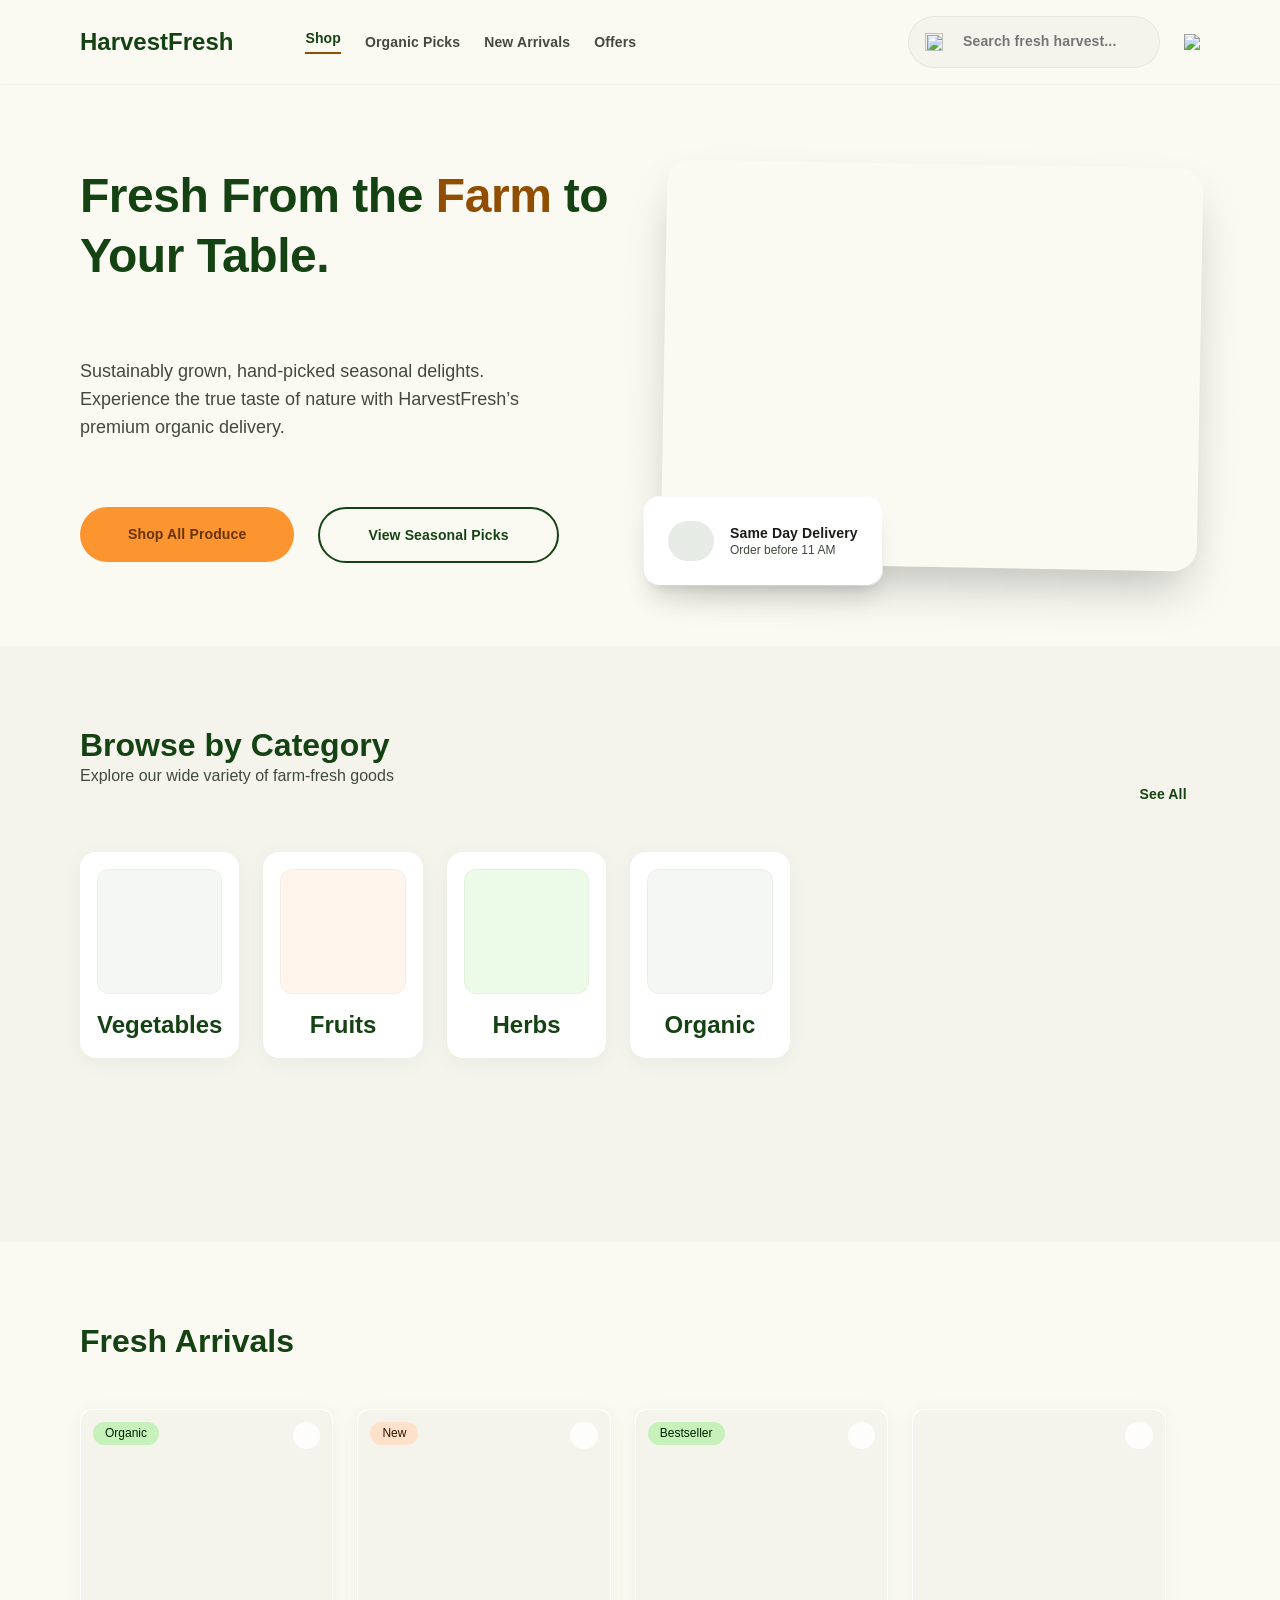
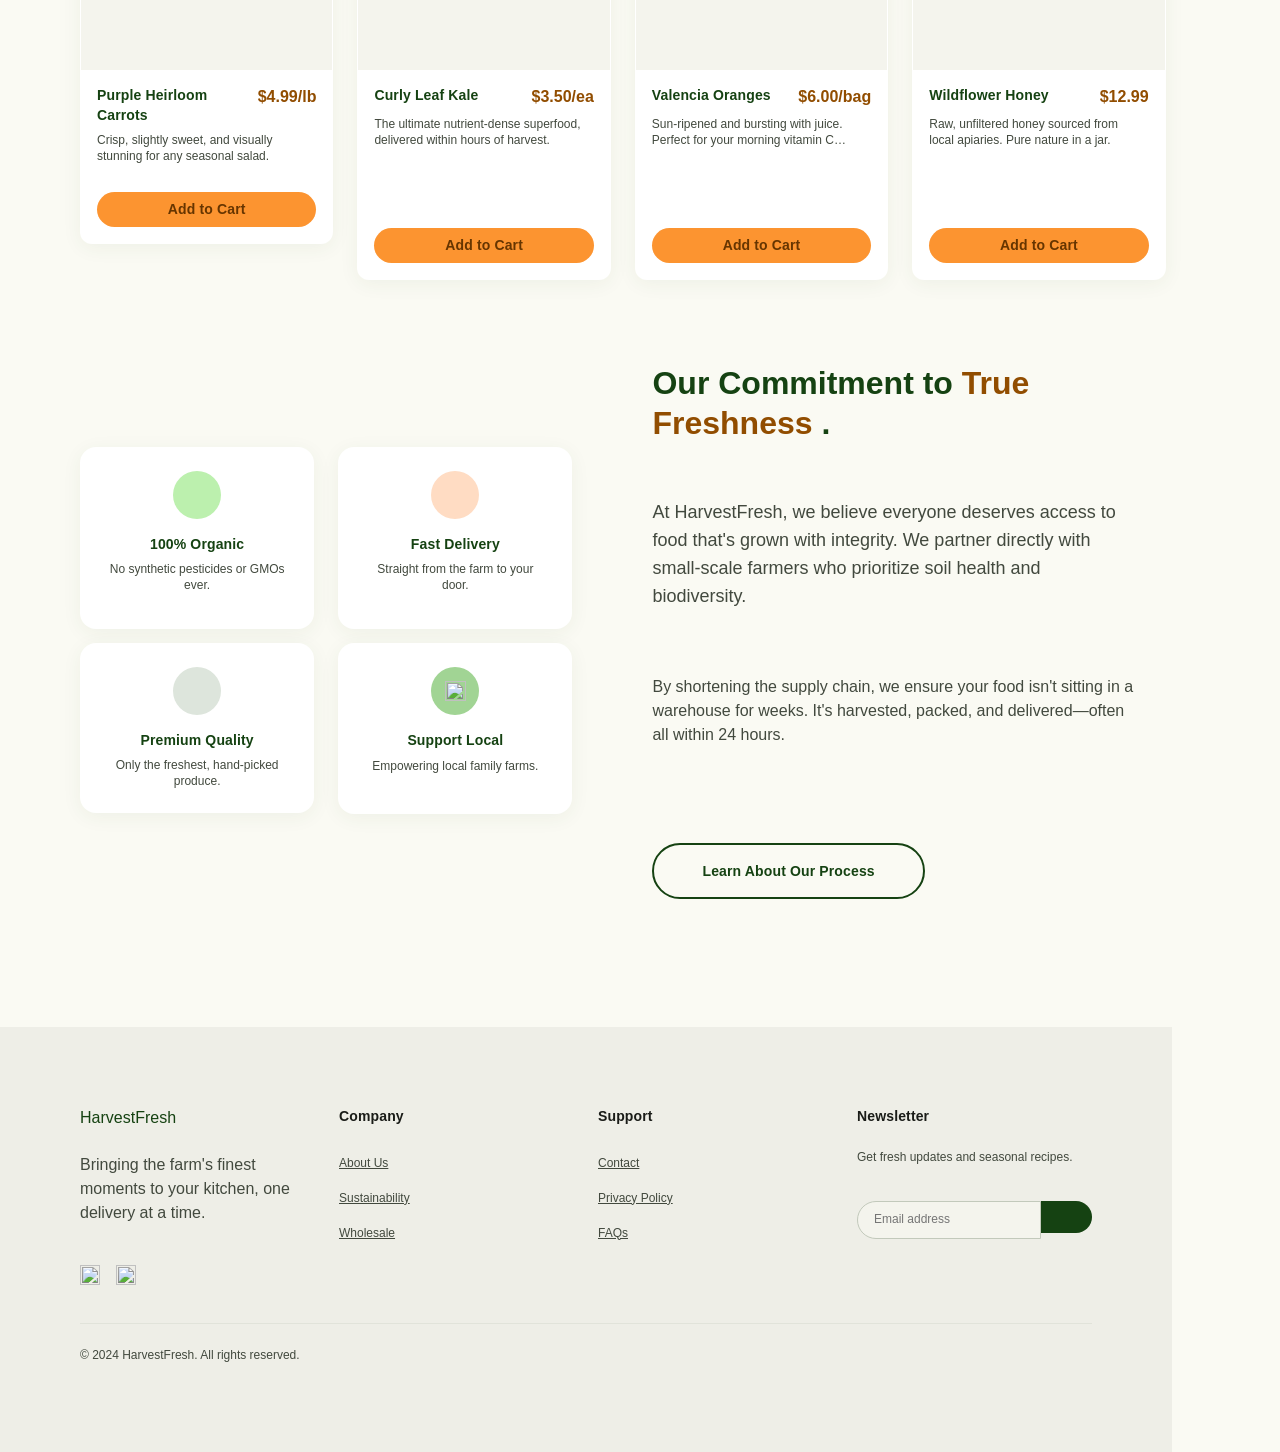
==== Web Penjualan/index.html @ 9ee32653 "Add files via upload" ====
<!DOCTYPE html>
<html>

<head>
    <meta name="viewport" content="width=device-width, initial-scale=1" />
    <meta charset="utf-8" />
    <link rel="stylesheet" href="globals.css">
    <link rel="stylesheet" href="style.css">
</head>

<body>
    <div class="html-body">
        <div class="header-topnavbar">
            <div class="nav">
                <div class="container">
                    <div class="div">
                        <div class="text">HarvestFresh</div>
                    </div>
                    <div class="margin">
                        <div class="container-2">
                            <div class="link">
                                <div class="text-wrapper">Shop</div>
                            </div>
                            <div class="link-margin">
                                <div class="text-wrapper-2">Organic Picks</div>
                            </div>
                            <div class="link-margin">
                                <div class="text-wrapper-2">New Arrivals</div>
                            </div>
                            <div class="link-margin">
                                <div class="text-wrapper-2">Offers</div>
                            </div>
                        </div>
                    </div>
                </div>
                <div class="container">
                    <div class="background-border">
                        <div class="icon-wrapper"><img class="icon" src="img/icon-7.svg" /></div>
                        <div class="input"><input class="container-3" placeholder="Search fresh harvest..."
                                type="text" /></div>
                    </div>
                    <img class="img" src="img/container.svg" />
                </div>
            </div>
        </div>
        <div class="main">
            <div class="hero-section">
                <div class="container-4">
                    <div class="container-5">
                        <div class="overlay-shadow">
                            <div class="div-2"></div>
                        </div>
                        <div class="background-border-2">
                            <div class="overlay-shadow-2"></div>
                            <div class="overlay"><img class="icon-2" src="img/icon-10.svg" /></div>
                            <div class="div">
                                <div class="div-wrapper">
                                    <div class="text-2">Same Day Delivery</div>
                                </div>
                                <div class="div-wrapper">
                                    <div class="text-3">Order before 11 AM</div>
                                </div>
                            </div>
                        </div>
                    </div>
                    <div class="container-6">
                        <div class="div-wrapper">
                            <p class="fresh-from-the-farm"><span class="span">Fresh From the </span>
                                <span class="text-wrapper-3">Farm</span>
                                <span class="span"> to<br />Your Table.</span>
                            </p>
                        </div>
                        <div class="container-7">
                            <p class="p">Sustainably grown, hand-picked seasonal delights.<br />Experience the true
                                taste of nature with HarvestFresh’s<br />premium organic delivery.</p>
                        </div>
                        <div class="container-8"><button class="button">
                                <div class="text-4">Shop All Produce</div>
                            </button>
                            <button class="button-2">
                                <div class="text-5">View Seasonal Picks</div>
                            </button>
                        </div>
                    </div>
                </div>
            </div>
            <div class="section-featured">
                <div class="container-9">
                    <div class="container-10">
                        <div class="div">
                            <div class="div-wrapper">
                                <div class="text-6">Browse by Category</div>
                            </div>
                            <div class="div-wrapper">
                                <p class="text-7">Explore our wide variety of farm-fresh goods</p>
                            </div>
                        </div>
                        <div class="link-2">
                            <div class="text-8">See All</div>
                            <div class="div"><img class="icon-3" src="img/icon-13.svg" /></div>
                        </div>
                    </div>
                    <div class="container-11">
                        <div class="category-card">
                            <div class="overlay-2">
                                <div class="sokhgp"></div>
                                <div class="border"></div>
                            </div>
                            <div class="heading">
                                <div class="text-9">Vegetables</div>
                            </div>
                        </div>
                        <div class="category-card-2">
                            <div class="overlay-3">
                                <div class="abaxubupktifdgf"></div>
                                <div class="border"></div>
                            </div>
                            <div class="heading">
                                <div class="text-9">Fruits</div>
                            </div>
                        </div>
                        <div class="category-card-3">
                            <div class="overlay-4">
                                <div class="div-3"></div>
                                <div class="border"></div>
                            </div>
                            <div class="heading">
                                <div class="text-9">Herbs</div>
                            </div>
                        </div>
                        <div class="category-card-4">
                            <div class="overlay-2">
                                <div class="div-4"></div>
                                <div class="border"></div>
                            </div>
                            <div class="heading">
                                <div class="text-9">Organic</div>
                            </div>
                        </div>
                    </div>
                </div>
            </div>
            <div class="section-fresh">
                <div class="div-wrapper">
                    <div class="text-wrapper-4">Fresh Arrivals</div>
                </div>
                <div class="container-12">
                    <div class="product-card">
                        <div class="background">
                            <div class="div-5"></div>
                            <div class="overlay-5">
                                <div class="text-10">Organic</div>
                            </div>
                            <div class="container-wrapper">
                                <div class="img-wrapper"><img class="icon-4" src="img/icon-5.svg" /></div>
                            </div>
                        </div>
                        <div class="container-13">
                            <div class="margin-2">
                                <div class="div-6">
                                    <div class="heading-2">
                                        <div class="text-11">Purple Heirloom<br />Carrots</div>
                                    </div>
                                    <div class="text-12">$4.99/lb</div>
                                </div>
                            </div>
                            <div class="margin-3">
                                <div class="div-wrapper">
                                    <p class="text-wrapper-5">Crisp, slightly sweet, and visually<br />stunning for any
                                        seasonal salad.</p>
                                </div>
                            </div>
                            <button class="button-3">
                                <div class="text-4">Add to Cart</div>
                            </button>
                        </div>
                    </div>
                    <div class="product-card-2">
                        <div class="background">
                            <div class="div-7"></div>
                            <div class="overlay-6">
                                <div class="text-13">New</div>
                            </div>
                            <div class="container-wrapper">
                                <div class="img-wrapper"><img class="icon-4" src="img/icon-3.svg" /></div>
                            </div>
                        </div>
                        <div class="container-13">
                            <div class="margin-2">
                                <div class="div-6">
                                    <div class="text-wrapper-6">Curly Leaf Kale</div>
                                    <div class="text-12">$3.50/ea</div>
                                </div>
                            </div>
                            <div class="margin-3">
                                <div class="div-wrapper">
                                    <p class="text-wrapper-5">The ultimate nutrient-dense superfood,<br />delivered
                                        within hours of harvest.</p>
                                </div>
                            </div>
                            <button class="button-margin"><button class="button-3">
                                    <div class="text-4">Add to Cart</div>
                                </button></button>
                        </div>
                    </div>
                    <div class="product-card-3">
                        <div class="background">
                            <div class="abaxub"></div>
                            <div class="overlay-5">
                                <div class="text-10">Bestseller</div>
                            </div>
                            <div class="container-wrapper">
                                <div class="img-wrapper"><img class="icon-4" src="img/icon-9.svg" /></div>
                            </div>
                        </div>
                        <div class="container-13">
                            <div class="margin-2">
                                <div class="paragraph">
                                    <div class="text-wrapper-6">Valencia Oranges</div>
                                    <div class="text-12">$6.00/bag</div>
                                </div>
                            </div>
                            <div class="margin-3">
                                <div class="div-wrapper">
                                    <p class="text-wrapper-5">Sun-ripened and bursting with juice.<br />Perfect for your
                                        morning vitamin C…</p>
                                </div>
                            </div>
                            <button class="button-margin"><button class="button-3">
                                    <div class="text-4">Add to Cart</div>
                                </button></button>
                        </div>
                    </div>
                    <div class="product-card-4">
                        <div class="background">
                            <div class="div-8"></div>
                            <div class="container-wrapper">
                                <div class="img-wrapper"><img class="icon-4" src="img/icon-11.svg" /></div>
                            </div>
                        </div>
                        <div class="container-13">
                            <div class="margin-2">
                                <div class="paragraph-2">
                                    <div class="text-wrapper-6">Wildflower Honey</div>
                                    <div class="text-12">$12.99</div>
                                </div>
                            </div>
                            <div class="margin-3">
                                <div class="div-wrapper">
                                    <p class="text-wrapper-5">Raw, unfiltered honey sourced from<br />local apiaries.
                                        Pure nature in a jar.</p>
                                </div>
                            </div>
                            <button class="button-margin"><button class="button-3">
                                    <div class="text-4">Add to Cart</div>
                                </button></button>
                        </div>
                    </div>
                </div>
            </div>
            <div class="section-why-shop">
                <div class="container-14">
                    <div class="container-15">
                        <div class="background-shadow">
                            <div class="background-wrapper">
                                <div class="background-2">
                                    <div class="div-9"><img class="icon-5" src="img/icon-15.svg" /></div>
                                </div>
                            </div>
                            <div class="heading-margin">
                                <div class="div-9">
                                    <div class="text-14">100% Organic</div>
                                </div>
                            </div>
                            <div class="container-16">
                                <p class="text-15">No synthetic pesticides or GMOs<br />ever.</p>
                            </div>
                        </div>
                        <div class="background-shadow-2">
                            <div class="background-wrapper">
                                <div class="background-3">
                                    <div class="div-9"><img class="icon-2" src="img/icon-6.svg" /></div>
                                </div>
                            </div>
                            <div class="heading-margin">
                                <div class="div-9">
                                    <div class="text-14">Fast Delivery</div>
                                </div>
                            </div>
                            <div class="container-17">
                                <p class="text-15">Straight from the farm to your<br />door.</p>
                            </div>
                        </div>
                        <div class="background-shadow-3">
                            <div class="background-wrapper">
                                <div class="background-4">
                                    <div class="div-9"><img class="icon-6" src="img/icon-4.svg" /></div>
                                </div>
                            </div>
                            <div class="heading-margin">
                                <div class="div-9">
                                    <div class="text-14">Premium Quality</div>
                                </div>
                            </div>
                            <div class="container-18">
                                <div class="text-15">Only the freshest, hand-picked<br />produce.</div>
                            </div>
                        </div>
                        <div class="background-shadow-4">
                            <div class="background-wrapper">
                                <div class="background-5">
                                    <div class="div-9"><img class="icon-7" src="img/icon-12.svg" /></div>
                                </div>
                            </div>
                            <div class="heading-margin">
                                <div class="div-9">
                                    <div class="text-14">Support Local</div>
                                </div>
                            </div>
                            <div class="text-16">Empowering local family farms.</div>
                        </div>
                    </div>
                    <div class="container-19">
                        <div class="div-wrapper">
                            <p class="our-commitment-to"><span class="text-wrapper-7">Our Commitment to </span>
                                <span class="text-wrapper-8">True<br />Freshness</span>
                                <span class="text-wrapper-7">.</span>
                            </p>
                        </div>
                        <div class="div-wrapper">
                            <p class="at-harvestfresh-we">At HarvestFresh, we believe everyone deserves access
                                to<br />food that&#39;s grown with integrity. We partner directly with<br />small-scale
                                farmers who prioritize soil health and<br />biodiversity.</p>
                        </div>
                        <div class="by-shortening-the-wrapper">
                            <p class="text-wrapper-9">By shortening the supply chain, we ensure your food isn&#39;t
                                sitting in a<br />warehouse for weeks. It&#39;s harvested, packed, and
                                delivered—often<br />all within 24 hours.</p>
                        </div>
                        <button class="button-4">
                            <div class="text-5">Learn About Our Process</div>
                        </button>
                    </div>
                </div>
            </div>
        </div>
        <footer class="footer">
            <div class="container-20">
                <div class="div-wrapper">
                    <div class="text-wrapper-10">HarvestFresh</div>
                </div>
                <div class="div-wrapper">
                    <p class="text-wrapper-9">Bringing the farm&#39;s finest<br />moments to your kitchen,
                        one<br />delivery at a time.</p>
                </div>
                <div class="container-21">
                    <div class="icon-wrapper-2"><img class="icon-8" src="img/icon-14.svg" /></div>
                    <div class="icon-wrapper-2"><img class="icon-8" src="img/icon-2.svg" /></div>
                </div>
            </div>
            <div class="container-22">
                <div class="div-wrapper">
                    <div class="text-wrapper-11">Company</div>
                </div>
                <div class="list">
                    <div class="item">
                        <div class="text-wrapper-12">About Us</div>
                    </div>
                    <div class="item">
                        <div class="text-wrapper-12">Sustainability</div>
                    </div>
                    <div class="item">
                        <div class="text-wrapper-12">Wholesale</div>
                    </div>
                </div>
            </div>
            <div class="container-23">
                <div class="div-wrapper">
                    <div class="text-wrapper-11">Support</div>
                </div>
                <div class="list">
                    <div class="item">
                        <div class="text-wrapper-12">Contact</div>
                    </div>
                    <div class="item">
                        <div class="text-wrapper-12">Privacy Policy</div>
                    </div>
                    <div class="item">
                        <div class="text-wrapper-12">FAQs</div>
                    </div>
                </div>
            </div>
            <div class="container-24">
                <div class="div-wrapper">
                    <div class="text-wrapper-11">Newsletter</div>
                </div>
                <div class="div-wrapper">
                    <p class="text-wrapper-13">Get fresh updates and seasonal recipes.</p>
                </div>
                <div class="container-25">
                    <div class="input-2"><input class="container-26" placeholder="Email address" type="email" /></div>
                    <div class="button-5">
                        <div class="img-wrapper"><img class="icon-9" src="img/icon-8.svg" /></div>
                    </div>
                </div>
            </div>
            <div class="horizontal-border-wrapper">
                <div class="horizontal-border">
                    <div class="div">
                        <p class="text-3">© 2024 HarvestFresh. All rights reserved.</p>
                    </div>
                    <div class="container-27">
                        <div class="icon-wrapper-2"><img class="icon-2" src="img/image.svg" /></div>
                        <div class="icon-wrapper-2"><img class="icon-10" src="img/icon.svg" /></div>
                    </div>
                </div>
            </div>
        </footer>
    </div>
</body>

</html>
---- Web Penjualan/globals.css ----
@import url("https://cdnjs.cloudflare.com/ajax/libs/meyer-reset/2.0/reset.min.css");

* {
    -webkit-font-smoothing: antialiased;
    box-sizing: border-box;
}

html,
body {
    margin: 0px;
    height: 100%;
}

/* a blue color as a generic focus style */
button:focus-visible {
    outline: 2px solid #4a90e2 !important;
    outline: -webkit-focus-ring-color auto 5px !important;
}

a {
    text-decoration: none;
}

/* @FONTWARNING[{"type": "restricted", "family": "Plus Jakarta Sans-Bold", "weight": "700", "style": "normal", "allowsCrossOrigin": false}] */

@font-face {
    font-family: "Plus Jakarta Sans-Bold";
    src: local("Plus Jakarta Sans-Bold");
}

/* @FONTWARNING[{"type": "restricted", "family": "Inter-SemiBold", "weight": "600", "style": "normal", "allowsCrossOrigin": false}] */

@font-face {
    font-family: "Inter-SemiBold";
    src: local("Inter-SemiBold");
}

/* @FONTWARNING[{"type": "restricted", "family": "Inter-Medium", "weight": "500", "style": "normal", "allowsCrossOrigin": false}] */

@font-face {
    font-family: "Inter-Medium";
    src: local("Inter-Medium");
}

/* @FONTWARNING[{"type": "restricted", "family": "Inter-Regular", "weight": "400", "style": "normal", "allowsCrossOrigin": false}] */

@font-face {
    font-family: "Inter-Regular";
    src: local("Inter-Regular");
}

/* @FONTWARNING[{"type": "restricted", "family": "Plus Jakarta Sans-SemiBold", "weight": "600", "style": "normal", "allowsCrossOrigin": false}] */

@font-face {
    font-family: "Plus Jakarta Sans-SemiBold";
    src: local("Plus Jakarta Sans-SemiBold");
}

/* @FONTWARNING[{"type": "restricted", "family": "Inter-Bold", "weight": "700", "style": "normal", "allowsCrossOrigin": false}] */

@font-face {
    font-family: "Inter-Bold";
    src: local("Inter-Bold");
}
---- Web Penjualan/style.css ----
.html-body {
    display: flex;
    flex-direction: column;
    align-items: flex-start;
    position: relative;
    background:
        linear-gradient(0deg,
            rgba(250, 250, 243, 1) 0%,
            rgba(250, 250, 243, 1) 100%),
        linear-gradient(0deg,
            rgba(255, 255, 255, 1) 0%,
            rgba(255, 255, 255, 1) 100%);
}

.html-body .header-topnavbar {
    display: flex;
    flex-direction: column;
    align-items: flex-start;
    position: relative;
    align-self: stretch;
    width: 100%;
    flex: 0 0 auto;
    background-color: #fafaf3;
    box-shadow: 0px 1px 2px #0000000d;
}

.html-body .nav {
    display: flex;
    max-width: 1280px;
    align-items: center;
    justify-content: space-between;
    padding: 16px 80px;
    position: relative;
    width: 100%;
    flex: 0 0 auto;
}

.html-body .container {
    display: inline-flex;
    align-items: center;
    gap: 24px;
    position: relative;
    flex: 0 0 auto;
}

.html-body .div {
    display: inline-flex;
    flex-direction: column;
    align-items: flex-start;
    position: relative;
    flex: 0 0 auto;
}

.html-body .text {
    display: flex;
    align-items: center;
    margin-top: -1px;
    font-family: "Plus Jakarta Sans-Bold", Helvetica;
    font-weight: 700;
    color: #154212;
    font-size: 24px;
    letter-spacing: 0;
    line-height: 32px;
    white-space: nowrap;
    position: relative;
    width: fit-content;
}

.html-body .margin {
    display: inline-flex;
    padding: 0px 0px 0px 48px;
    flex: 0 0 auto;
    flex-direction: column;
    align-items: flex-start;
    position: relative;
}

.html-body .container-2 {
    display: inline-flex;
    align-items: center;
    position: relative;
    flex: 0 0 auto;
}

.html-body .link {
    flex-direction: column;
    align-items: flex-start;
    padding: 0px 0px 4px;
    border-bottom-width: 2px;
    border-bottom-style: solid;
    border-color: #914d00;
    display: inline-flex;
    position: relative;
    flex: 0 0 auto;
}

.html-body .text-wrapper {
    display: flex;
    align-items: center;
    margin-top: -2px;
    font-family: "Inter-SemiBold", Helvetica;
    font-weight: 600;
    color: #154212;
    font-size: 14px;
    letter-spacing: 0.14px;
    line-height: 20px;
    white-space: nowrap;
    position: relative;
    width: fit-content;
}

.html-body .link-margin {
    display: inline-flex;
    flex-direction: column;
    align-items: flex-start;
    padding: 0px 0px 0px 24px;
    position: relative;
    flex: 0 0 auto;
}

.html-body .text-wrapper-2 {
    position: relative;
    display: flex;
    align-items: center;
    width: fit-content;
    margin-top: -1px;
    font-family: "Inter-SemiBold", Helvetica;
    font-weight: 600;
    color: #42493e;
    font-size: 14px;
    letter-spacing: 0.14px;
    line-height: 20px;
    white-space: nowrap;
}

.html-body .background-border {
    display: inline-flex;
    padding: 8px 16px;
    flex: 0 0 auto;
    background-color: #f4f4ed;
    border-radius: 9999px;
    border: 1px solid;
    border-color: #c2c9bb4c;
    align-items: center;
    position: relative;
}

.html-body .icon-wrapper {
    display: inline-flex;
    padding: 0px 8px 0px 0px;
    flex: 0 0 auto;
    flex-direction: column;
    align-items: flex-start;
    position: relative;
}

.html-body .icon {
    position: relative;
    width: 18px;
    height: 18px;
}

.html-body .input {
    display: flex;
    flex-direction: column;
    width: 192px;
    align-items: flex-start;
    padding: 9px 12px 10px;
    position: relative;
    margin-left: -1.42e-14px;
}

.html-body .container-3 {
    position: relative;
    align-self: stretch;
    width: 100%;
    border: none;
    background: none;
    margin-top: -1px;
    font-family: "Inter-SemiBold", Helvetica;
    font-weight: 600;
    color: #6b7280;
    font-size: 14px;
    letter-spacing: 0.14px;
    line-height: normal;
    padding: 0;
}

.html-body .img {
    position: relative;
    flex: 0 0 auto;
}

.html-body .main {
    display: flex;
    flex-direction: column;
    align-items: flex-start;
    padding: 0px 0px 80px;
    position: relative;
    align-self: stretch;
    width: 100%;
    flex: 0 0 auto;
}

.html-body .hero-section {
    display: flex;
    flex-direction: column;
    max-width: 1280px;
    align-items: flex-start;
    padding: 80px;
    position: relative;
    width: 100%;
    flex: 0 0 auto;
}

.html-body .container-4 {
    display: grid;
    grid-template-columns: repeat(2, minmax(0, 1fr));
    grid-template-rows: 402px;
    height: fit-content;
    gap: 48px;
}

.html-body .container-5 {
    position: relative;
    grid-row: 1 / 2;
    grid-column: 2 / 3;
    align-self: center;
    width: 539.47px;
    height: fit-content;
    display: flex;
    flex-direction: column;
    align-items: flex-start;
}

.html-body .overlay-shadow {
    display: flex;
    width: 536px;
    justify-content: center;
    position: relative;
    flex: 0 0 auto;
    background-color: #ffffff01;
    border-radius: 24px;
    overflow: hidden;
    transform: rotate(1deg);
    box-shadow: 0px 25px 50px -12px #00000040;
    aspect-ratio: 1.33;
    flex-direction: column;
    align-items: flex-start;
}

.html-body .div-2 {
    position: relative;
    align-self: stretch;
    width: 100%;
    height: 402px;
    background-image: url(./img/[base64].png);
    background-size: cover;
    background-position: 50% 50%;
}

.html-body .background-border-2 {
    display: inline-flex;
    align-items: center;
    gap: 16px;
    padding: 24px;
    position: absolute;
    left: -21px;
    bottom: -19px;
    background-color: #ffffff;
    border-radius: 16px;
    border: 1px solid;
    border-color: #c2c9bb1a;
}

.html-body .overlay-shadow-2 {
    position: absolute;
    width: 100%;
    height: 100%;
    top: 0;
    left: 0;
    background-color: #ffffff01;
    border-radius: 16px;
    box-shadow:
        0px 8px 10px -6px #0000001a,
        0px 20px 25px -5px #0000001a;
}

.html-body .overlay {
    display: inline-flex;
    padding: 12px;
    position: relative;
    flex: 0 0 auto;
    background-color: #1542121a;
    border-radius: 9999px;
    flex-direction: column;
    align-items: flex-start;
}

.html-body .icon-2 {
    position: relative;
    width: 22px;
    height: 16px;
}

.html-body .div-wrapper {
    display: flex;
    flex-direction: column;
    align-items: flex-start;
    position: relative;
    align-self: stretch;
    width: 100%;
    flex: 0 0 auto;
}

.html-body .text-2 {
    display: flex;
    align-items: center;
    margin-top: -1px;
    font-family: "Inter-SemiBold", Helvetica;
    font-weight: 600;
    color: #1a1c18;
    font-size: 14px;
    letter-spacing: 0.14px;
    line-height: 20px;
    white-space: nowrap;
    position: relative;
    width: fit-content;
}

.html-body .text-3 {
    position: relative;
    display: flex;
    align-items: center;
    width: fit-content;
    margin-top: -1px;
    font-family: "Inter-Medium", Helvetica;
    font-weight: 500;
    color: #42493e;
    font-size: 12px;
    letter-spacing: 0;
    line-height: 16px;
    white-space: nowrap;
}

.html-body .container-6 {
    position: relative;
    grid-row: 1 / 2;
    grid-column: 1 / 2;
    align-self: center;
    width: 100%;
    height: fit-content;
    display: flex;
    flex-direction: column;
    align-items: flex-start;
    gap: 24px;
}

.html-body .fresh-from-the-farm {
    position: relative;
    align-self: stretch;
    margin-top: -1px;
    font-family: "Plus Jakarta Sans-Bold", Helvetica;
    font-weight: 700;
    color: transparent;
    font-size: 48px;
    letter-spacing: -0.96px;
    line-height: 60px;
}

.html-body .span {
    color: #154212;
    letter-spacing: -0.46px;
}

.html-body .text-wrapper-3 {
    color: #914d00;
    letter-spacing: -0.46px;
}

.html-body .container-7 {
    display: flex;
    flex-direction: column;
    max-width: 512px;
    width: 512px;
    align-items: flex-start;
    position: relative;
    flex: 0 0 auto;
}

.html-body .p {
    margin-top: -1px;
    font-family: "Inter-Regular", Helvetica;
    font-weight: 400;
    color: #42493e;
    font-size: 18px;
    letter-spacing: 0;
    line-height: 28px;
    position: relative;
    width: fit-content;
}

.html-body .container-8 {
    display: flex;
    align-items: flex-start;
    gap: 24px;
    padding: 24px 0px 0px;
    position: relative;
    align-self: stretch;
    width: 100%;
    flex: 0 0 auto;
}

.html-body .button {
    all: unset;
    box-sizing: border-box;
    display: inline-flex;
    flex-direction: column;
    padding: 17.5px 48px 18.5px;
    background-color: #fc9430;
    border-radius: 9999px;
    align-items: center;
    justify-content: center;
    position: relative;
    flex: 0 0 auto;
}

.html-body .text-4 {
    display: flex;
    align-items: center;
    justify-content: center;
    margin-top: -1px;
    font-family: "Inter-SemiBold", Helvetica;
    font-weight: 600;
    color: #663500;
    font-size: 14px;
    text-align: center;
    letter-spacing: 0.14px;
    line-height: 20px;
    white-space: nowrap;
    position: relative;
    width: fit-content;
}

.html-body .button-2 {
    all: unset;
    box-sizing: border-box;
    display: inline-flex;
    flex-direction: column;
    padding: 16px 48px;
    border-radius: 9999px;
    border: 2px solid;
    border-color: #154212;
    align-items: center;
    justify-content: center;
    position: relative;
    flex: 0 0 auto;
}

.html-body .text-5 {
    display: flex;
    align-items: center;
    justify-content: center;
    font-family: "Inter-SemiBold", Helvetica;
    font-weight: 600;
    color: #154212;
    font-size: 14px;
    text-align: center;
    letter-spacing: 0.14px;
    line-height: 20px;
    white-space: nowrap;
    position: relative;
    width: fit-content;
}

.html-body .section-featured {
    display: flex;
    flex-direction: column;
    align-items: flex-start;
    padding: 80px 0px;
    position: relative;
    align-self: stretch;
    width: 100%;
    flex: 0 0 auto;
    background-color: #f4f4ed;
}

.html-body .container-9 {
    display: flex;
    flex-direction: column;
    max-width: 1280px;
    align-items: flex-start;
    gap: 48px;
    padding: 0px 80px;
    position: relative;
    width: 100%;
    flex: 0 0 auto;
}

.html-body .container-10 {
    display: flex;
    align-items: flex-end;
    justify-content: space-between;
    position: relative;
    align-self: stretch;
    width: 100%;
    flex: 0 0 auto;
}

.html-body .text-6 {
    display: flex;
    align-items: center;
    margin-top: -1px;
    font-family: "Plus Jakarta Sans-Bold", Helvetica;
    font-weight: 700;
    color: #154212;
    font-size: 32px;
    letter-spacing: 0;
    line-height: 40px;
    white-space: nowrap;
    position: relative;
    width: fit-content;
}

.html-body .text-7 {
    display: flex;
    align-items: center;
    margin-top: -1px;
    font-family: "Inter-Regular", Helvetica;
    font-weight: 400;
    color: #42493e;
    font-size: 16px;
    letter-spacing: 0;
    line-height: 24px;
    white-space: nowrap;
    position: relative;
    width: fit-content;
}

.html-body .link-2 {
    align-items: center;
    gap: 3.99px;
    display: inline-flex;
    position: relative;
    flex: 0 0 auto;
}

.html-body .text-8 {
    display: flex;
    align-items: center;
    margin-top: -1px;
    font-family: "Inter-SemiBold", Helvetica;
    font-weight: 600;
    color: #154212;
    font-size: 14px;
    letter-spacing: 0.14px;
    line-height: 20px;
    white-space: nowrap;
    position: relative;
    width: fit-content;
}

.html-body .icon-3 {
    position: relative;
    width: 9.33px;
    height: 9.33px;
}

.html-body .container-11 {
    display: grid;
    grid-template-columns: repeat(4, minmax(0, 1fr));
    grid-template-rows: 310px;
    height: fit-content;
    gap: 24px;
}

.html-body .category-card {
    grid-column: 1 / 2;
    position: relative;
    grid-row: 1 / 2;
    width: 100%;
    height: fit-content;
    display: flex;
    flex-direction: column;
    align-items: flex-start;
    gap: 16px;
    padding: 16px;
    background-color: #ffffff;
    border-radius: 16px;
    border: 1px solid;
    border-color: transparent;
    box-shadow: 0px 4px 20px #2d5a270f;
}

.html-body .overlay-2 {
    display: flex;
    flex-direction: column;
    align-items: flex-start;
    justify-content: center;
    position: relative;
    align-self: stretch;
    width: 100%;
    flex: 0 0 auto;
    background-color: #dde5dc4c;
    border-radius: 12px;
    overflow: hidden;
    aspect-ratio: 1;
}

.html-body .sokhgp {
    position: relative;
    align-self: stretch;
    width: 100%;
    height: 228px;
    background-image: url(./img/[base64].png);
    background-size: cover;
    background-position: 50% 50%;
}

.html-body .border {
    position: absolute;
    width: 100%;
    height: 100%;
    top: 0;
    left: 0;
    border-radius: 12px;
    border: 1px solid;
    border-color: #c2c9bb33;
}

.html-body .heading {
    display: flex;
    flex-direction: column;
    align-items: center;
    position: relative;
    align-self: stretch;
    width: 100%;
    flex: 0 0 auto;
}

.html-body .text-9 {
    display: flex;
    align-items: center;
    justify-content: center;
    margin-top: -1px;
    font-family: "Plus Jakarta Sans-SemiBold", Helvetica;
    font-weight: 600;
    color: #154212;
    font-size: 24px;
    text-align: center;
    letter-spacing: 0;
    line-height: 32px;
    white-space: nowrap;
    position: relative;
    width: fit-content;
}

.html-body .category-card-2 {
    grid-column: 2 / 3;
    position: relative;
    grid-row: 1 / 2;
    width: 100%;
    height: fit-content;
    display: flex;
    flex-direction: column;
    align-items: flex-start;
    gap: 16px;
    padding: 16px;
    background-color: #ffffff;
    border-radius: 16px;
    border: 1px solid;
    border-color: transparent;
    box-shadow: 0px 4px 20px #2d5a270f;
}

.html-body .overlay-3 {
    display: flex;
    justify-content: center;
    position: relative;
    align-self: stretch;
    width: 100%;
    flex: 0 0 auto;
    background-color: #ffdcc34c;
    border-radius: 12px;
    overflow: hidden;
    aspect-ratio: 1;
    flex-direction: column;
    align-items: flex-start;
}

.html-body .abaxubupktifdgf {
    position: relative;
    align-self: stretch;
    width: 100%;
    height: 228px;
    background-image: url(./img/[base64].png);
    background-size: cover;
    background-position: 50% 50%;
}

.html-body .category-card-3 {
    grid-column: 3 / 4;
    position: relative;
    grid-row: 1 / 2;
    width: 100%;
    height: fit-content;
    display: flex;
    flex-direction: column;
    align-items: flex-start;
    gap: 16px;
    padding: 16px;
    background-color: #ffffff;
    border-radius: 16px;
    border: 1px solid;
    border-color: transparent;
    box-shadow: 0px 4px 20px #2d5a270f;
}

.html-body .overlay-4 {
    display: flex;
    justify-content: center;
    position: relative;
    align-self: stretch;
    width: 100%;
    flex: 0 0 auto;
    background-color: #bcf0ae4c;
    border-radius: 12px;
    overflow: hidden;
    aspect-ratio: 1;
    flex-direction: column;
    align-items: flex-start;
}

.html-body .div-3 {
    position: relative;
    align-self: stretch;
    width: 100%;
    height: 228px;
    background-image: url(./img/[base64].png);
    background-size: cover;
    background-position: 50% 50%;
}

.html-body .category-card-4 {
    grid-column: 4 / 5;
    position: relative;
    grid-row: 1 / 2;
    width: 100%;
    height: fit-content;
    display: flex;
    flex-direction: column;
    align-items: flex-start;
    gap: 16px;
    padding: 16px;
    background-color: #ffffff;
    border-radius: 16px;
    border: 1px solid;
    border-color: transparent;
    box-shadow: 0px 4px 20px #2d5a270f;
}

.html-body .div-4 {
    position: relative;
    align-self: stretch;
    width: 100%;
    height: 228px;
    background-image: url(./img/[base64].png);
    background-size: cover;
    background-position: 50% 50%;
}

.html-body .section-fresh {
    display: flex;
    flex-direction: column;
    max-width: 1280px;
    align-items: flex-start;
    gap: 48px;
    padding: 80px;
    position: relative;
    width: 100%;
    flex: 0 0 auto;
}

.html-body .text-wrapper-4 {
    position: relative;
    display: flex;
    align-items: center;
    align-self: stretch;
    margin-top: -1px;
    font-family: "Plus Jakarta Sans-Bold", Helvetica;
    font-weight: 700;
    color: #154212;
    font-size: 32px;
    letter-spacing: 0;
    line-height: 40px;
}

.html-body .container-12 {
    display: grid;
    grid-template-columns: repeat(4, minmax(0, 1fr));
    grid-template-rows: 426px;
    height: fit-content;
    gap: 24px;
}

.html-body .product-card {
    grid-column: 1 / 2;
    position: relative;
    grid-row: 1 / 2;
    width: 100%;
    height: fit-content;
    display: flex;
    flex-direction: column;
    align-items: flex-start;
    background-color: #ffffff;
    border-radius: 12px;
    overflow: hidden;
    border: 1px solid;
    border-color: transparent;
    box-shadow: 0px 4px 20px #2d5a270f;
}

.html-body .background {
    display: flex;
    flex-direction: column;
    align-items: flex-start;
    justify-content: center;
    position: relative;
    align-self: stretch;
    width: 100%;
    flex: 0 0 auto;
    z-index: 1;
    background-color: #f4f4ed;
    aspect-ratio: 1;
}

.html-body .div-5 {
    position: relative;
    align-self: stretch;
    width: 100%;
    height: 260px;
    background-image: url(./img/[base64].png);
    background-size: cover;
    background-position: 50% 50%;
}

.html-body .overlay-5 {
    display: inline-flex;
    padding: 4px 12px;
    position: absolute;
    top: 12px;
    left: 12px;
    background-color: #bcf0aecc;
    border-radius: 9999px;
    flex-direction: column;
    align-items: flex-start;
}

.html-body .text-10 {
    display: flex;
    align-items: center;
    margin-top: -1px;
    font-family: "Inter-Medium", Helvetica;
    font-weight: 500;
    color: #002201;
    font-size: 12px;
    letter-spacing: 0;
    line-height: 16px;
    white-space: nowrap;
    position: relative;
    width: fit-content;
}

.html-body .container-wrapper {
    display: inline-flex;
    flex-direction: column;
    align-items: center;
    justify-content: center;
    padding: 8px;
    position: absolute;
    top: 12px;
    right: 12px;
    background-color: #ffffffcc;
    border-radius: 9999px;
}

.html-body .img-wrapper {
    display: inline-flex;
    align-items: flex-start;
    justify-content: center;
    position: relative;
    flex: 0 0 auto;
}

.html-body .icon-4 {
    position: relative;
    width: 11.67px;
    height: 10.7px;
}

.html-body .container-13 {
    display: flex;
    flex-direction: column;
    align-items: flex-start;
    justify-content: space-between;
    padding: 16px;
    position: relative;
    align-self: stretch;
    width: 100%;
    flex: 0 0 auto;
    z-index: 0;
}

.html-body .margin-2 {
    display: flex;
    flex-direction: column;
    align-items: flex-start;
    padding: 0px 0px 8px;
    position: relative;
    align-self: stretch;
    width: 100%;
    flex: 0 0 auto;
}

.html-body .div-6 {
    display: flex;
    align-items: flex-start;
    justify-content: space-between;
    position: relative;
    align-self: stretch;
    width: 100%;
    flex: 0 0 auto;
}

.html-body .heading-2 {
    display: inline-flex;
    padding: 0px 50.47px 0px 0px;
    flex-direction: column;
    align-items: flex-start;
    position: relative;
    flex: 0 0 auto;
}

.html-body .text-11 {
    margin-top: -1px;
    font-family: "Plus Jakarta Sans-SemiBold", Helvetica;
    font-weight: 600;
    color: #154212;
    font-size: 14px;
    letter-spacing: 0.14px;
    line-height: 20px;
    position: relative;
    width: fit-content;
}

.html-body .text-12 {
    display: flex;
    align-items: center;
    margin-top: -1px;
    font-family: "Inter-Bold", Helvetica;
    font-weight: 700;
    color: #914d00;
    font-size: 16px;
    letter-spacing: 0;
    line-height: 24px;
    white-space: nowrap;
    position: relative;
    width: fit-content;
}

.html-body .margin-3 {
    display: flex;
    padding: 0px 0px 16px;
    align-self: stretch;
    width: 100%;
    flex: 0 0 auto;
    flex-direction: column;
    align-items: flex-start;
    position: relative;
}

.html-body .text-wrapper-5 {
    position: relative;
    align-self: stretch;
    margin-top: -1px;
    font-family: "Inter-Medium", Helvetica;
    font-weight: 500;
    color: #42493e;
    font-size: 12px;
    letter-spacing: 0;
    line-height: 16px;
}

.html-body .button-3 {
    all: unset;
    box-sizing: border-box;
    display: flex;
    flex-direction: column;
    padding: 8px 0px;
    align-self: stretch;
    width: 100%;
    background-color: #fc9430;
    border-radius: 9999px;
    align-items: center;
    justify-content: center;
    position: relative;
    flex: 0 0 auto;
}

.html-body .product-card-2 {
    grid-column: 2 / 3;
    position: relative;
    grid-row: 1 / 2;
    width: 100%;
    height: fit-content;
    display: flex;
    flex-direction: column;
    align-items: flex-start;
    background-color: #ffffff;
    border-radius: 12px;
    overflow: hidden;
    border: 1px solid;
    border-color: transparent;
    box-shadow: 0px 4px 20px #2d5a270f;
}

.html-body .div-7 {
    position: relative;
    align-self: stretch;
    width: 100%;
    height: 260px;
    background-image: url(./img/[base64].png);
    background-size: cover;
    background-position: 50% 50%;
}

.html-body .overlay-6 {
    display: inline-flex;
    padding: 4px 12px;
    position: absolute;
    top: 12px;
    left: 12px;
    background-color: #ffdcc3cc;
    border-radius: 9999px;
    flex-direction: column;
    align-items: flex-start;
}

.html-body .text-13 {
    display: flex;
    align-items: center;
    margin-top: -1px;
    font-family: "Inter-Medium", Helvetica;
    font-weight: 500;
    color: #2f1500;
    font-size: 12px;
    letter-spacing: 0;
    line-height: 16px;
    white-space: nowrap;
    position: relative;
    width: fit-content;
}

.html-body .text-wrapper-6 {
    position: relative;
    display: flex;
    align-items: center;
    width: fit-content;
    margin-top: -1px;
    font-family: "Plus Jakarta Sans-SemiBold", Helvetica;
    font-weight: 600;
    color: #154212;
    font-size: 14px;
    letter-spacing: 0.14px;
    line-height: 20px;
    white-space: nowrap;
}

.html-body .button-margin {
    all: unset;
    box-sizing: border-box;
    display: flex;
    flex-direction: column;
    height: 52px;
    align-items: flex-start;
    justify-content: flex-end;
    padding: 16px 0px 0px;
    position: relative;
    align-self: stretch;
    width: 100%;
}

.html-body .product-card-3 {
    grid-column: 3 / 4;
    position: relative;
    grid-row: 1 / 2;
    width: 100%;
    height: fit-content;
    display: flex;
    flex-direction: column;
    align-items: flex-start;
    background-color: #ffffff;
    border-radius: 12px;
    overflow: hidden;
    border: 1px solid;
    border-color: transparent;
    box-shadow: 0px 4px 20px #2d5a270f;
}

.html-body .abaxub {
    position: relative;
    align-self: stretch;
    width: 100%;
    height: 260px;
    background-image: url(./img/[base64].png);
    background-size: cover;
    background-position: 50% 50%;
}

.html-body .paragraph {
    padding: 0px 5.68e-14px 0px 0px;
    display: flex;
    align-items: flex-start;
    justify-content: space-between;
    position: relative;
    align-self: stretch;
    width: 100%;
    flex: 0 0 auto;
}

.html-body .product-card-4 {
    grid-column: 4 / 5;
    position: relative;
    grid-row: 1 / 2;
    width: 100%;
    height: fit-content;
    display: flex;
    flex-direction: column;
    align-items: flex-start;
    background-color: #ffffff;
    border-radius: 12px;
    overflow: hidden;
    border: 1px solid;
    border-color: transparent;
    box-shadow: 0px 4px 20px #2d5a270f;
}

.html-body .div-8 {
    position: relative;
    align-self: stretch;
    width: 100%;
    height: 260px;
    background-image: url(./img/[base64].png);
    background-size: cover;
    background-position: 50% 50%;
}

.html-body .paragraph-2 {
    padding: 0px 1.14e-13px 0px 0px;
    display: flex;
    align-items: flex-start;
    justify-content: space-between;
    position: relative;
    align-self: stretch;
    width: 100%;
    flex: 0 0 auto;
}

.html-body .section-why-shop {
    display: flex;
    flex-direction: column;
    align-items: flex-start;
    padding: 80px;
    position: relative;
    align-self: stretch;
    width: 100%;
    flex: 0 0 auto;
    background-color: #fafaf3;
}

.html-body .container-14 {
    display: grid;
    grid-template-columns: repeat(2, minmax(0, 1fr));
    grid-template-rows: 472px;
    height: fit-content;
    gap: 80px;
}

.html-body .container-15 {
    display: grid;
    grid-template-columns: repeat(2, minmax(0, 1fr));
    grid-template-rows: 172px 172px;
    height: fit-content;
    gap: 24px;
    position: relative;
    grid-row: 1 / 2;
    grid-column: 1 / 2;
    align-self: center;
    width: 100%;
}

.html-body .background-shadow {
    grid-row: 1 / 2;
    grid-column: 1 / 2;
    width: 100%;
    height: fit-content;
    display: flex;
    flex-direction: column;
    padding: 24px;
    background-color: #ffffff;
    border-radius: 16px;
    box-shadow: 0px 4px 20px #2d5a270f;
    align-items: center;
    position: relative;
}

.html-body .background-wrapper {
    display: flex;
    width: 48px;
    height: 64px;
    padding: 0px 0px 16px;
    flex-direction: column;
    align-items: flex-start;
    position: relative;
}

.html-body .background-2 {
    display: flex;
    width: 48px;
    height: 48px;
    justify-content: center;
    background-color: #bcf0ae;
    border-radius: 9999px;
    align-items: center;
    position: relative;
}

.html-body .div-9 {
    display: inline-flex;
    flex-direction: column;
    align-items: center;
    position: relative;
    flex: 0 0 auto;
}

.html-body .icon-5 {
    position: relative;
    width: 17px;
    height: 16.99px;
}

.html-body .heading-margin {
    display: inline-flex;
    flex-direction: column;
    align-items: flex-start;
    padding: 0px 0px 8px;
    position: relative;
    flex: 0 0 auto;
}

.html-body .text-14 {
    display: flex;
    align-items: center;
    justify-content: center;
    margin-top: -1px;
    font-family: "Plus Jakarta Sans-SemiBold", Helvetica;
    font-weight: 600;
    color: #154212;
    font-size: 14px;
    text-align: center;
    letter-spacing: 0.14px;
    line-height: 20px;
    white-space: nowrap;
    position: relative;
    width: fit-content;
}

.html-body .container-16 {
    display: inline-flex;
    flex-direction: column;
    align-items: center;
    padding: 0px 5.75px;
    position: relative;
    flex: 0 0 auto;
}

.html-body .text-15 {
    margin-top: -1px;
    font-family: "Inter-Medium", Helvetica;
    font-weight: 500;
    color: #42493e;
    font-size: 12px;
    text-align: center;
    letter-spacing: 0;
    line-height: 16px;
    position: relative;
    width: fit-content;
}

.html-body .background-shadow-2 {
    grid-row: 1 / 2;
    grid-column: 2 / 3;
    padding: 24px;
    position: relative;
    width: 100%;
    height: fit-content;
    display: flex;
    flex-direction: column;
    align-items: center;
    background-color: #ffffff;
    border-radius: 16px;
    box-shadow: 0px 4px 20px #2d5a270f;
}

.html-body .background-3 {
    display: flex;
    width: 48px;
    height: 48px;
    justify-content: center;
    background-color: #ffdcc3;
    border-radius: 9999px;
    align-items: center;
    position: relative;
}

.html-body .container-17 {
    display: inline-flex;
    flex-direction: column;
    align-items: center;
    padding: 0px 15.08px;
    position: relative;
    flex: 0 0 auto;
}

.html-body .background-shadow-3 {
    grid-row: 2 / 3;
    grid-column: 1 / 2;
    padding: 24px;
    position: relative;
    width: 100%;
    height: fit-content;
    display: flex;
    flex-direction: column;
    align-items: center;
    background-color: #ffffff;
    border-radius: 16px;
    box-shadow: 0px 4px 20px #2d5a270f;
}

.html-body .background-4 {
    display: flex;
    width: 48px;
    height: 48px;
    justify-content: center;
    background-color: #dde5dc;
    border-radius: 9999px;
    align-items: center;
    position: relative;
}

.html-body .icon-6 {
    position: relative;
    width: 16px;
    height: 21px;
}

.html-body .container-18 {
    display: inline-flex;
    flex-direction: column;
    align-items: center;
    padding: 0px 11.16px;
    position: relative;
    flex: 0 0 auto;
}

.html-body .background-shadow-4 {
    grid-row: 2 / 3;
    grid-column: 2 / 3;
    padding: 24px 24px 40px;
    position: relative;
    width: 100%;
    height: fit-content;
    display: flex;
    flex-direction: column;
    align-items: center;
    background-color: #ffffff;
    border-radius: 16px;
    box-shadow: 0px 4px 20px #2d5a270f;
}

.html-body .background-5 {
    display: flex;
    width: 48px;
    height: 48px;
    justify-content: center;
    background-color: #a1d494;
    border-radius: 9999px;
    align-items: center;
    position: relative;
}

.html-body .icon-7 {
    position: relative;
    width: 21px;
    height: 20.5px;
}

.html-body .text-16 {
    display: flex;
    align-items: center;
    justify-content: center;
    font-family: "Inter-Medium", Helvetica;
    font-weight: 500;
    color: #42493e;
    font-size: 12px;
    text-align: center;
    letter-spacing: 0;
    line-height: 16px;
    white-space: nowrap;
    position: relative;
    width: fit-content;
}

.html-body .container-19 {
    position: relative;
    grid-row: 1 / 2;
    grid-column: 2 / 3;
    align-self: center;
    width: 100%;
    height: fit-content;
    display: flex;
    flex-direction: column;
    align-items: flex-start;
    gap: 24px;
}

.html-body .our-commitment-to {
    position: relative;
    align-self: stretch;
    margin-top: -1px;
    font-family: "Plus Jakarta Sans-Bold", Helvetica;
    font-weight: 700;
    color: transparent;
    font-size: 32px;
    letter-spacing: 0;
    line-height: 40px;
}

.html-body .text-wrapper-7 {
    color: #154212;
}

.html-body .text-wrapper-8 {
    color: #914d00;
}

.html-body .at-harvestfresh-we {
    position: relative;
    align-self: stretch;
    margin-top: -1px;
    font-family: "Inter-Regular", Helvetica;
    font-weight: 400;
    color: #42493e;
    font-size: 18px;
    letter-spacing: 0;
    line-height: 28px;
}

.html-body .by-shortening-the-wrapper {
    display: flex;
    flex-direction: column;
    align-items: flex-start;
    padding: 24px 0px 56px;
    position: relative;
    align-self: stretch;
    width: 100%;
    flex: 0 0 auto;
}

.html-body .text-wrapper-9 {
    position: relative;
    align-self: stretch;
    margin-top: -1px;
    font-family: "Inter-Regular", Helvetica;
    font-weight: 400;
    color: #42493e;
    font-size: 16px;
    letter-spacing: 0;
    line-height: 24px;
}

.html-body .button-4 {
    all: unset;
    box-sizing: border-box;
    display: inline-flex;
    padding: 16px 48px;
    border-radius: 9999px;
    border: 2px solid;
    border-color: #154212;
    align-items: center;
    justify-content: center;
    position: relative;
    flex: 0 0 auto;
}

.html-body .footer {
    display: grid;
    grid-template-columns: repeat(4, minmax(0, 1fr));
    grid-template-rows: 168px 73px;
    height: fit-content;
    gap: 24px;
    padding: 80px;
    background-color: #eeeee7;
}

.html-body .container-20 {
    position: relative;
    grid-row: 1 / 2;
    grid-column: 1 / 2;
    width: 100%;
    height: fit-content;
    display: flex;
    flex-direction: column;
    align-items: flex-start;
    gap: 24px;
}

.html-body .text-wrapper-10 {
    position: relative;
    display: flex;
    align-items: center;
    align-self: stretch;
    margin-top: -1px;
    font-family: "Inter-Regular", Helvetica;
    font-weight: 400;
    color: #154212;
    font-size: 16px;
    letter-spacing: 0;
    line-height: 24px;
}

.html-body .container-21 {
    display: flex;
    align-items: flex-start;
    gap: 16px;
    position: relative;
    align-self: stretch;
    width: 100%;
    flex: 0 0 auto;
}

.html-body .icon-wrapper-2 {
    flex-direction: column;
    align-items: flex-start;
    align-self: stretch;
    display: inline-flex;
    position: relative;
    flex: 0 0 auto;
}

.html-body .icon-8 {
    position: relative;
    width: 20px;
    height: 20px;
}

.html-body .container-22 {
    position: relative;
    grid-row: 1 / 2;
    grid-column: 2 / 3;
    width: 100%;
    height: fit-content;
    display: flex;
    flex-direction: column;
    align-items: flex-start;
    gap: 24px;
    padding: 0px 0px 28px;
}

.html-body .text-wrapper-11 {
    position: relative;
    display: flex;
    align-items: center;
    align-self: stretch;
    margin-top: -1px;
    font-family: "Inter-SemiBold", Helvetica;
    font-weight: 600;
    color: #1a1c18;
    font-size: 14px;
    letter-spacing: 0.14px;
    line-height: 20px;
}

.html-body .list {
    display: flex;
    flex-direction: column;
    align-items: flex-start;
    gap: 12px;
    position: relative;
    align-self: stretch;
    width: 100%;
    flex: 0 0 auto;
}

.html-body .item {
    display: flex;
    flex-direction: column;
    align-items: flex-start;
    padding: 5.5px 0px 2.5px;
    position: relative;
    align-self: stretch;
    width: 100%;
    flex: 0 0 auto;
}

.html-body .text-wrapper-12 {
    position: relative;
    display: flex;
    align-items: center;
    align-self: stretch;
    margin-top: -1px;
    font-family: "Inter-Medium", Helvetica;
    font-weight: 500;
    color: #42493e;
    font-size: 12px;
    letter-spacing: 0;
    line-height: 16px;
    text-decoration: underline;
}

.html-body .container-23 {
    position: relative;
    grid-row: 1 / 2;
    grid-column: 3 / 4;
    width: 100%;
    height: fit-content;
    display: flex;
    flex-direction: column;
    align-items: flex-start;
    gap: 24px;
    padding: 0px 0px 28px;
}

.html-body .container-24 {
    position: relative;
    grid-row: 1 / 2;
    grid-column: 4 / 5;
    width: 100%;
    height: fit-content;
    display: flex;
    flex-direction: column;
    align-items: flex-start;
    gap: 24px;
    padding: 0px 0px 44px;
}

.html-body .text-wrapper-13 {
    position: relative;
    display: flex;
    align-items: center;
    align-self: stretch;
    margin-top: -1px;
    font-family: "Inter-Medium", Helvetica;
    font-weight: 500;
    color: #42493e;
    font-size: 12px;
    letter-spacing: 0;
    line-height: 16px;
}

.html-body .container-25 {
    display: flex;
    align-items: flex-start;
    gap: 2.84e-14px;
    position: relative;
    align-self: stretch;
    width: 100%;
    flex: 0 0 auto;
}

.html-body .input-2 {
    display: flex;
    flex-direction: column;
    align-items: flex-start;
    padding: 11px 16px 12px;
    position: relative;
    flex: 1;
    align-self: stretch;
    flex-grow: 1;
    background-color: #f4f4ed;
    border-radius: 9999px 0px 0px 9999px;
    overflow: hidden;
    border: 1px solid;
    border-color: #c2c9bb;
}

.html-body .container-26 {
    position: relative;
    align-self: stretch;
    width: 100%;
    border: none;
    background: none;
    margin-top: -1px;
    font-family: "Inter-Medium", Helvetica;
    font-weight: 500;
    color: #6b7280;
    font-size: 12px;
    letter-spacing: 0;
    line-height: normal;
    padding: 0;
}

.html-body .button-5 {
    display: inline-flex;
    flex-direction: column;
    padding: 8px 16px;
    background-color: #154212;
    border-radius: 0px 9999px 9999px 0px;
    align-items: center;
    justify-content: center;
    position: relative;
    flex: 0 0 auto;
}

.html-body .icon-9 {
    position: relative;
    width: 19px;
    height: 16px;
}

.html-body .horizontal-border-wrapper {
    grid-row: 2 / 3;
    grid-column: 1 / 5;
    width: 100%;
    height: fit-content;
    display: flex;
    padding: 24px 0px 0px;
    flex-direction: column;
    align-items: flex-start;
    position: relative;
}

.html-body .horizontal-border {
    display: flex;
    align-items: center;
    justify-content: space-between;
    padding: 24px 0px 0px;
    position: relative;
    align-self: stretch;
    width: 100%;
    flex: 0 0 auto;
    border-top-width: 1px;
    border-top-style: solid;
    border-color: #c2c9bb4c;
}

.html-body .container-27 {
    display: inline-flex;
    align-items: flex-start;
    gap: 11.99px;
    position: relative;
    flex: 0 0 auto;
}

.html-body .icon-10 {
    position: relative;
    width: 20px;
    height: 16px;
}
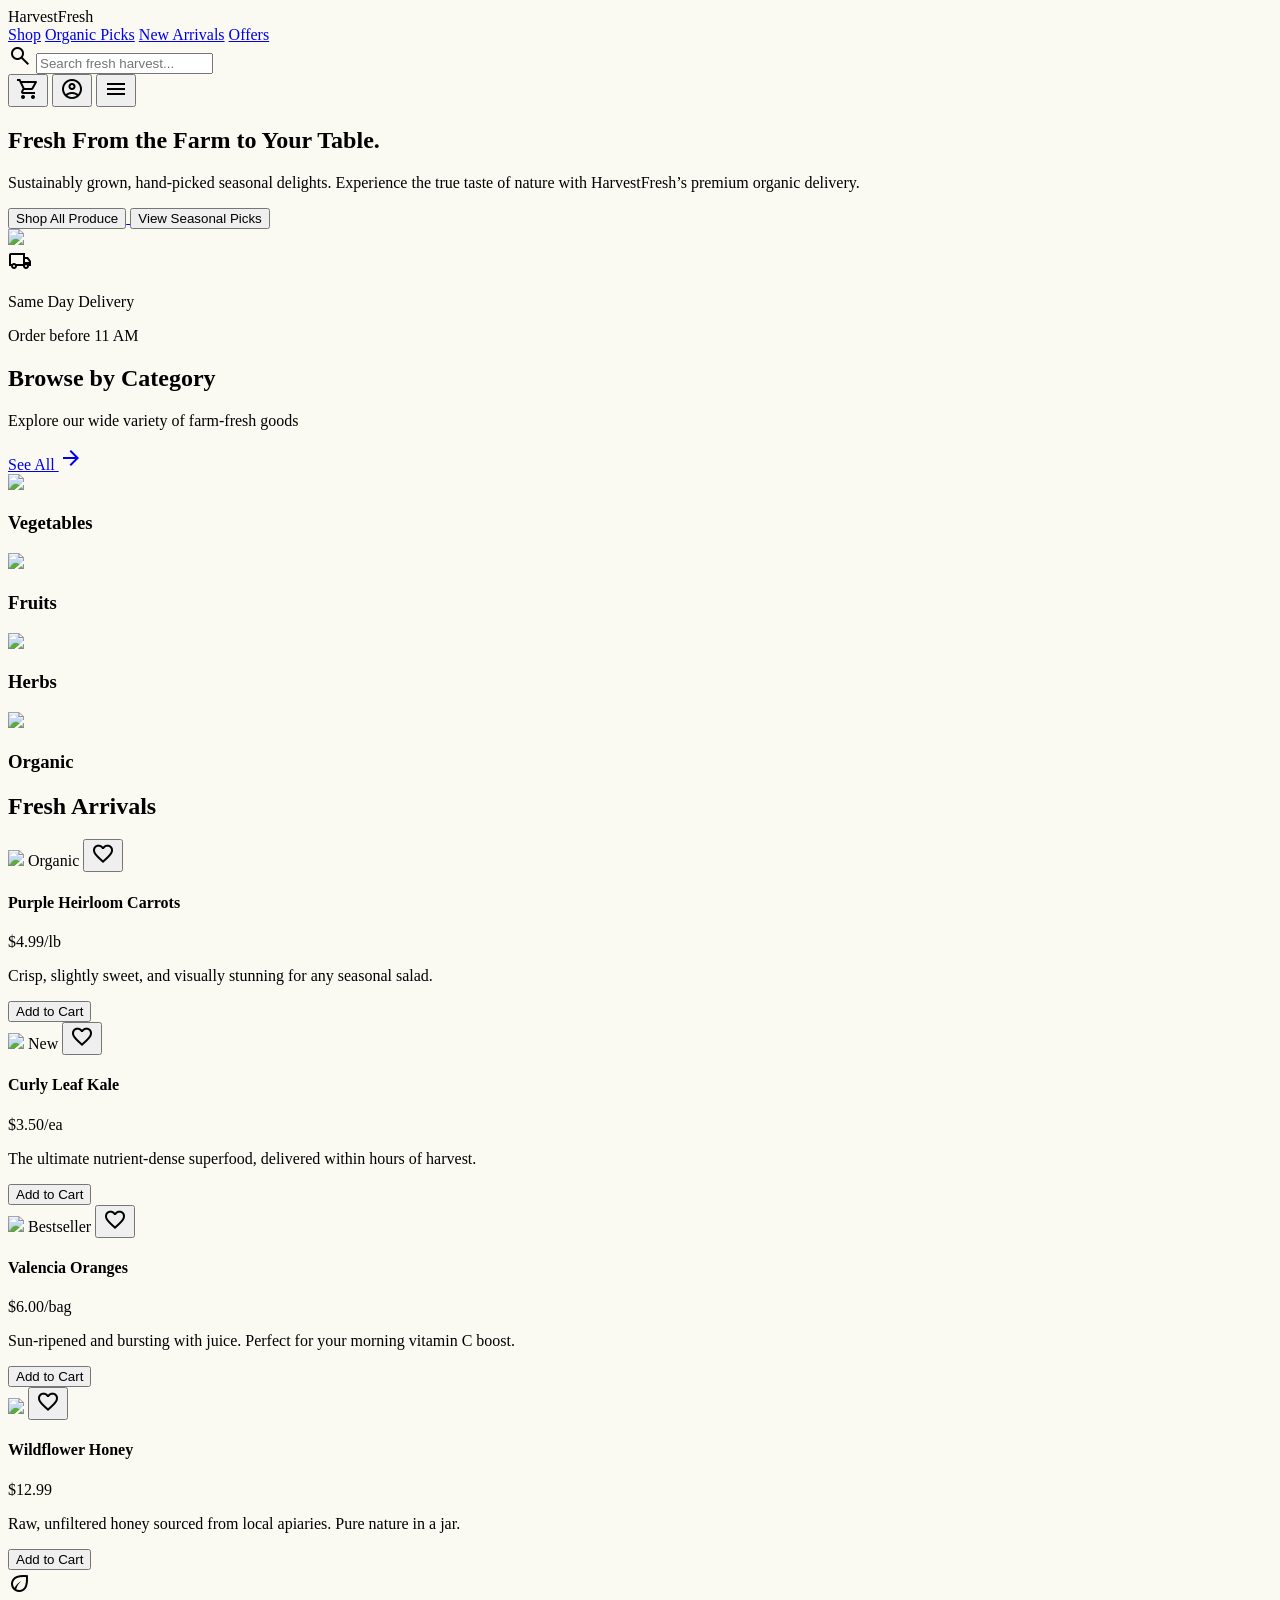
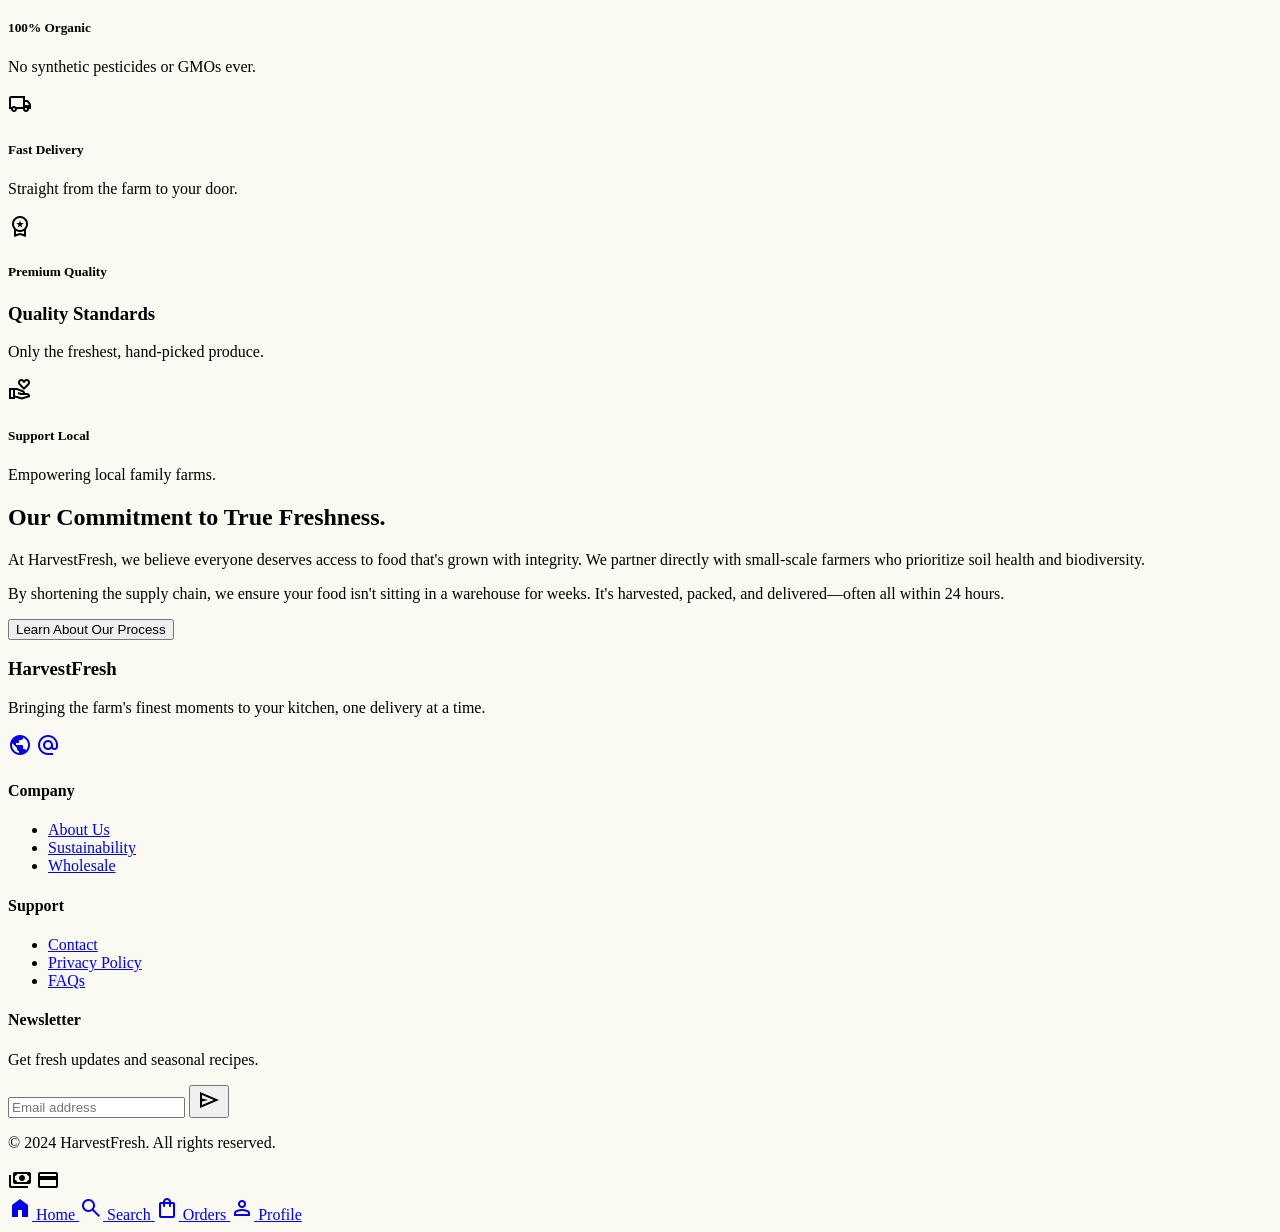
==== commit c70014fb: "Update index.html" ====
--- a/Web Penjualan/index.html
+++ b/Web Penjualan/index.html
@@ -1,422 +1,541 @@
 <!DOCTYPE html>
-<html>
+
+<html lang="en">
 
 <head>
-    <meta name="viewport" content="width=device-width, initial-scale=1" />
     <meta charset="utf-8" />
-    <link rel="stylesheet" href="globals.css">
-    <link rel="stylesheet" href="style.css">
+    <meta content="width=device-width, initial-scale=1.0" name="viewport" />
+    <script src="https://cdn.tailwindcss.com?plugins=forms,container-queries"></script>
+    <link
+        href="https://fonts.googleapis.com/css2?family=Plus+Jakarta+Sans:wght@400;500;600;700;800&amp;family=Inter:wght@400;500;600;700&amp;display=swap"
+        rel="stylesheet" />
+    <link
+        href="https://fonts.googleapis.com/css2?family=Material+Symbols+Outlined:wght,FILL@100..700,0..1&amp;display=swap"
+        rel="stylesheet" />
+    <link
+        href="https://fonts.googleapis.com/css2?family=Material+Symbols+Outlined:wght,FILL@100..700,0..1&amp;display=swap"
+        rel="stylesheet" />
+    <script id="tailwind-config">
+        tailwind.config = {
+            darkMode: "class",
+            theme: {
+                extend: {
+                    "colors": {
+                        "on-tertiary": "#ffffff",
+                        "surface-bright": "#fafaf3",
+                        "on-primary-fixed": "#002201",
+                        "surface-container": "#eeeee7",
+                        "background": "#fafaf3",
+                        "on-secondary-fixed-variant": "#6e3900",
+                        "on-primary-container": "#9dd090",
+                        "tertiary-container": "#4a524b",
+                        "surface-container-high": "#e8e9e2",
+                        "on-tertiary-container": "#bdc5bc",
+                        "secondary": "#914d00",
+                        "secondary-container": "#fc9430",
+                        "surface": "#fafaf3",
+                        "secondary-fixed": "#ffdcc3",
+                        "on-surface-variant": "#42493e",
+                        "surface-variant": "#e3e3dc",
+                        "primary-fixed-dim": "#a1d494",
+                        "on-error-container": "#93000a",
+                        "secondary-fixed-dim": "#ffb77d",
+                        "on-tertiary-fixed-variant": "#414942",
+                        "tertiary-fixed-dim": "#c1c9c0",
+                        "tertiary-fixed": "#dde5dc",
+                        "on-secondary-fixed": "#2f1500",
+                        "on-secondary-container": "#663500",
+                        "on-secondary": "#ffffff",
+                        "on-primary-fixed-variant": "#23501e",
+                        "outline": "#72796e",
+                        "inverse-surface": "#2f312d",
+                        "primary-container": "#2d5a27",
+                        "primary": "#154212",
+                        "on-background": "#1a1c18",
+                        "surface-dim": "#dadad4",
+                        "surface-container-highest": "#e3e3dc",
+                        "surface-container-lowest": "#ffffff",
+                        "surface-tint": "#3b6934",
+                        "primary-fixed": "#bcf0ae",
+                        "tertiary": "#333b35",
+                        "on-primary": "#ffffff",
+                        "error": "#ba1a1a",
+                        "inverse-on-surface": "#f1f1ea",
+                        "on-error": "#ffffff",
+                        "surface-container-low": "#f4f4ed",
+                        "outline-variant": "#c2c9bb",
+                        "on-surface": "#1a1c18",
+                        "error-container": "#ffdad6",
+                        "on-tertiary-fixed": "#161d18",
+                        "inverse-primary": "#a1d494"
+                    },
+                    "borderRadius": {
+                        "DEFAULT": "0.25rem",
+                        "lg": "0.5rem",
+                        "xl": "0.75rem",
+                        "full": "9999px"
+                    },
+                    "spacing": {
+                        "sm": "12px",
+                        "container-max": "1280px",
+                        "md": "24px",
+                        "base": "8px",
+                        "xs": "4px",
+                        "lg": "48px",
+                        "xl": "80px",
+                        "gutter": "24px"
+                    },
+                    "fontFamily": {
+                        "headline-lg": ["Plus Jakarta Sans"],
+                        "label-md": ["Inter"],
+                        "display-lg": ["Plus Jakarta Sans"],
+                        "body-lg": ["Inter"],
+                        "headline-md": ["Plus Jakarta Sans"],
+                        "headline-lg-mobile": ["Plus Jakarta Sans"],
+                        "body-md": ["Inter"],
+                        "label-sm": ["Inter"]
+                    },
+                    "fontSize": {
+                        "headline-lg": ["32px", { "lineHeight": "40px", "fontWeight": "700" }],
+                        "label-md": ["14px", { "lineHeight": "20px", "letterSpacing": "0.01em", "fontWeight": "600" }],
+                        "display-lg": ["48px", { "lineHeight": "56px", "letterSpacing": "-0.02em", "fontWeight": "700" }],
+                        "body-lg": ["18px", { "lineHeight": "28px", "fontWeight": "400" }],
+                        "headline-md": ["24px", { "lineHeight": "32px", "fontWeight": "600" }],
+                        "headline-lg-mobile": ["24px", { "lineHeight": "32px", "fontWeight": "700" }],
+                        "body-md": ["16px", { "lineHeight": "24px", "fontWeight": "400" }],
+                        "label-sm": ["12px", { "lineHeight": "16px", "fontWeight": "500" }]
+                    }
+                },
+            },
+        }
+    </script>
+    <style>
+        .material-symbols-outlined {
+            font-variation-settings: 'FILL' 0, 'wght' 400, 'GRAD' 0, 'opsz' 24;
+        }
+
+        body {
+            background-color: #fafaf3;
+        }
+    </style>
 </head>
 
-<body>
-    <div class="html-body">
-        <div class="header-topnavbar">
-            <div class="nav">
-                <div class="container">
-                    <div class="div">
-                        <div class="text">HarvestFresh</div>
-                    </div>
-                    <div class="margin">
-                        <div class="container-2">
-                            <div class="link">
-                                <div class="text-wrapper">Shop</div>
-                            </div>
-                            <div class="link-margin">
-                                <div class="text-wrapper-2">Organic Picks</div>
-                            </div>
-                            <div class="link-margin">
-                                <div class="text-wrapper-2">New Arrivals</div>
-                            </div>
-                            <div class="link-margin">
-                                <div class="text-wrapper-2">Offers</div>
-                            </div>
-                        </div>
-                    </div>
-                </div>
-                <div class="container">
-                    <div class="background-border">
-                        <div class="icon-wrapper"><img class="icon" src="img/icon-7.svg" /></div>
-                        <div class="input"><input class="container-3" placeholder="Search fresh harvest..."
-                                type="text" /></div>
-                    </div>
-                    <img class="img" src="img/container.svg" />
-                </div>
+<body class="font-body-md text-on-surface">
+    <!-- TopNavBar -->
+    <header class="bg-surface dark:bg-surface-container docked full-width top-0 z-50 shadow-sm">
+        <nav class="flex justify-between items-center w-full px-gutter md:px-xl py-4 max-w-container-max mx-auto">
+            <div class="flex items-center gap-md">
+                <span
+                    class="text-headline-md font-headline-md font-bold text-primary dark:text-primary-fixed">HarvestFresh</span>
+                <div class="hidden lg:flex items-center space-x-md ml-lg">
+                    <a class="text-primary dark:text-primary-fixed border-b-2 border-secondary pb-1 font-label-md text-label-md hover:text-secondary transition-colors duration-200"
+                        href="#">Shop</a>
+                    <a class="text-on-surface-variant dark:text-outline-variant font-label-md text-label-md hover:text-secondary transition-colors duration-200"
+                        href="#">Organic Picks</a>
+                    <a class="text-on-surface-variant dark:text-outline-variant font-label-md text-label-md hover:text-secondary transition-colors duration-200"
+                        href="#">New Arrivals</a>
+                    <a class="text-on-surface-variant dark:text-outline-variant font-label-md text-label-md hover:text-secondary transition-colors duration-200"
+                        href="#">Offers</a>
+                </div>
+            </div>
+            <div class="flex items-center gap-md">
+                <div
+                    class="hidden md:flex items-center bg-surface-container-low px-4 py-2 rounded-full border border-outline-variant/30">
+                    <span class="material-symbols-outlined text-outline mr-2" data-icon="search">search</span>
+                    <input class="bg-transparent border-none focus:ring-0 text-label-md w-48"
+                        placeholder="Search fresh harvest..." type="text" />
+                </div>
+                <div class="flex items-center gap-sm">
+                    <button
+                        class="p-2 text-primary hover:text-secondary transition-colors active:scale-95 duration-150">
+                        <span class="material-symbols-outlined" data-icon="shopping_cart">shopping_cart</span>
+                    </button>
+                    <button
+                        class="p-2 text-primary hover:text-secondary transition-colors active:scale-95 duration-150">
+                        <span class="material-symbols-outlined" data-icon="account_circle">account_circle</span>
+                    </button>
+                    <button class="md:hidden p-2 text-primary">
+                        <span class="material-symbols-outlined" data-icon="menu">menu</span>
+                    </button>
+                </div>
+            </div>
+        </nav>
+    </header>
+    <main>
+        <!-- Hero Section -->
+        <section class="relative overflow-hidden pt-lg md:pt-xl pb-xl px-gutter md:px-xl max-w-container-max mx-auto">
+            <div class="grid grid-cols-1 lg:grid-cols-2 gap-lg items-center">
+                <div class="z-10 order-2 lg:order-1">
+                    <h1 class="font-display-lg text-display-lg text-primary mb-md leading-tight">
+                        Fresh From the <span class="text-secondary">Farm</span> to Your Table.
+                    </h1>
+                    <p class="font-body-lg text-body-lg text-on-surface-variant mb-lg max-w-lg">
+                        Sustainably grown, hand-picked seasonal delights. Experience the true taste of nature with
+                        HarvestFresh’s premium organic delivery.
+                    </p>
+                    <div class="flex flex-wrap gap-md">
+                        <a href="kategory_Produck.html">
+                            <button
+                                class="bg-secondary-container text-on-secondary-container px-lg py-4 rounded-full font-label-md text-label-md hover:shadow-lg transition-all active:scale-95">
+                                Shop All Produce
+                            </button>
+                        </a>
+                        <button
+                            class="border-2 border-primary text-primary px-lg py-4 rounded-full font-label-md text-label-md hover:bg-primary/5 transition-all">
+                            View Seasonal Picks
+                        </button>
+                    </div>
+                </div>
+                <div class="relative order-1 lg:order-2">
+                    <div class="aspect-[4/3] rounded-3xl overflow-hidden shadow-2xl transform rotate-1">
+                        <img class="w-full h-full object-cover"
+                            data-alt="A lush and vibrant close-up of a rustic wooden crate overflowing with high-quality fresh vegetables. Bright red tomatoes, crisp green kale, deep purple eggplants, and earthy orange carrots are bathed in warm, soft natural sunlight filtering through a farm window. The aesthetic is clean, wholesome, and premium, with a soft cream background that highlights the vivid natural colors of the organic produce."
+                            src="https://lh3.googleusercontent.com/aida-public/[base64]" />
+                    </div>
+                    <div
+                        class="absolute -bottom-6 -left-6 bg-surface-container-lowest p-6 rounded-2xl shadow-xl flex items-center gap-4 border border-outline-variant/10">
+                        <div class="bg-primary/10 p-3 rounded-full">
+                            <span class="material-symbols-outlined text-primary"
+                                data-icon="local_shipping">local_shipping</span>
+                        </div>
+                        <div>
+                            <p class="font-label-md text-label-md text-on-surface">Same Day Delivery</p>
+                            <p class="text-label-sm text-on-surface-variant">Order before 11 AM</p>
+                        </div>
+                    </div>
+                </div>
+            </div>
+        </section>
+        <!-- Featured Categories -->
+        <section class="py-xl bg-surface-container-low">
+            <div class="max-w-container-max mx-auto px-gutter md:px-xl">
+                <div class="flex justify-between items-end mb-lg">
+                    <div>
+                        <h2 class="font-headline-lg text-headline-lg text-primary">Browse by Category</h2>
+                        <p class="font-body-md text-body-md text-on-surface-variant">Explore our wide variety of
+                            farm-fresh goods</p>
+                    </div>
+                    <a class="text-primary font-label-md text-label-md flex items-center gap-1 hover:underline"
+                        href="#">
+                        See All <span class="material-symbols-outlined text-sm"
+                            data-icon="arrow_forward">arrow_forward</span>
+                    </a>
+                </div>
+                <div class="grid grid-cols-2 md:grid-cols-4 gap-md">
+                    <!-- Category Card 1 -->
+                    <div class="group cursor-pointer">
+                        <div
+                            class="bg-surface-container-lowest p-4 rounded-2xl shadow-[0px_4px_20px_rgba(45,90,39,0.06)] hover:shadow-md transition-all border border-transparent hover:border-primary/20">
+                            <div class="aspect-square rounded-xl overflow-hidden mb-4 bg-tertiary-fixed/30 relative">
+                                <img class="w-full h-full object-cover group-hover:scale-110 transition-transform duration-500"
+                                    data-alt="High-resolution flat lay of various vibrant green vegetables including broccoli, bell peppers, and asparagus on a clean light surface. The lighting is bright and airy, reflecting a health-conscious and eco-friendly brand identity. The color palette emphasizes deep greens and soft creams for an organic and premium farm-to-table feel."
+                                    src="https://lh3.googleusercontent.com/aida-public/[base64]" />
+                                <div class="absolute inset-0 border border-outline-variant/20 rounded-xl"></div>
+                            </div>
+                            <h3 class="font-headline-md text-headline-md text-center text-primary">Vegetables</h3>
+                        </div>
+                    </div>
+                    <!-- Category Card 2 -->
+                    <div class="group cursor-pointer">
+                        <div
+                            class="bg-surface-container-lowest p-4 rounded-2xl shadow-[0px_4px_20px_rgba(45,90,39,0.06)] hover:shadow-md transition-all border border-transparent hover:border-primary/20">
+                            <div class="aspect-square rounded-xl overflow-hidden mb-4 bg-secondary-fixed/30 relative">
+                                <img class="w-full h-full object-cover group-hover:scale-110 transition-transform duration-500"
+                                    data-alt="A colorful assortment of fresh seasonal fruits including berries, oranges, and apples artfully arranged in a minimalist ceramic bowl. The scene is illuminated by soft, natural high-key lighting that evokes a sense of freshness and vitality. The overall aesthetic is wholesome, reliable, and vibrant, sticking to the modern organic design principles."
+                                    src="https://lh3.googleusercontent.com/aida-public/[base64]" />
+                                <div class="absolute inset-0 border border-outline-variant/20 rounded-xl"></div>
+                            </div>
+                            <h3 class="font-headline-md text-headline-md text-center text-primary">Fruits</h3>
+                        </div>
+                    </div>
+                    <!-- Category Card 3 -->
+                    <div class="group cursor-pointer">
+                        <div
+                            class="bg-surface-container-lowest p-4 rounded-2xl shadow-[0px_4px_20px_rgba(45,90,39,0.06)] hover:shadow-md transition-all border border-transparent hover:border-primary/20">
+                            <div class="aspect-square rounded-xl overflow-hidden mb-4 bg-primary-fixed/30 relative">
+                                <img class="w-full h-full object-cover group-hover:scale-110 transition-transform duration-500"
+                                    data-alt="Macro photography of fresh, aromatic herbs like basil, rosemary, and mint with tiny water droplets resting on the leaves. The image uses a shallow depth of field to focus on the textures and vibrant greens against a neutral white background. The style is premium and clean, signifying the freshness and transparency of the brand."
+                                    src="https://lh3.googleusercontent.com/aida-public/[base64]" />
+                                <div class="absolute inset-0 border border-outline-variant/20 rounded-xl"></div>
+                            </div>
+                            <h3 class="font-headline-md text-headline-md text-center text-primary">Herbs</h3>
+                        </div>
+                    </div>
+                    <!-- Category Card 4 -->
+                    <div class="group cursor-pointer">
+                        <div
+                            class="bg-surface-container-lowest p-4 rounded-2xl shadow-[0px_4px_20px_rgba(45,90,39,0.06)] hover:shadow-md transition-all border border-transparent hover:border-primary/20">
+                            <div class="aspect-square rounded-xl overflow-hidden mb-4 bg-tertiary-fixed/30 relative">
+                                <img class="w-full h-full object-cover group-hover:scale-110 transition-transform duration-500"
+                                    data-alt="An aesthetically pleasing display of various organic items such as honey, eggs, and freshly baked bread in an eco-friendly basket. The image conveys a rustic yet modern feel, with generous whitespace and a focus on high-quality photography. The mood is serene, wholesome, and reliable, using a color palette of warm browns and soft creams."
+                                    src="https://lh3.googleusercontent.com/aida-public/[base64]" />
+                                <div class="absolute inset-0 border border-outline-variant/20 rounded-xl"></div>
+                            </div>
+                            <h3 class="font-headline-md text-headline-md text-center text-primary">Organic</h3>
+                        </div>
+                    </div>
+                </div>
+            </div>
+        </section>
+        <!-- Fresh Arrivals -->
+        <section class="py-xl px-gutter md:px-xl max-w-container-max mx-auto">
+            <h2 class="font-headline-lg text-headline-lg text-primary mb-lg">Fresh Arrivals</h2>
+            <div class="grid grid-cols-1 sm:grid-cols-2 lg:grid-cols-4 gap-md">
+                <!-- Product Card 1 -->
+                <div
+                    class="bg-surface-container-lowest rounded-xl shadow-[0px_4px_20px_rgba(45,90,39,0.06)] overflow-hidden flex flex-col group border border-transparent hover:border-primary/10 transition-all">
+                    <div class="relative aspect-square overflow-hidden bg-surface-container-low">
+                        <img class="w-full h-full object-cover group-hover:scale-105 transition-transform duration-500"
+                            data-alt="Close-up of vibrant purple heirloom carrots on a minimalist white surface. The lighting is clean and professional, emphasizing the organic shapes and rich textures of the carrots. The composition is modern and artistic, using soft shadows to create depth in a light-mode aesthetic that fits a premium grocery delivery brand."
+                            src="https://lh3.googleusercontent.com/aida-public/[base64]" />
+                        <span
+                            class="absolute top-3 left-3 bg-primary-fixed/80 text-on-primary-fixed px-3 py-1 rounded-full text-label-sm font-label-sm">Organic</span>
+                        <button
+                            class="absolute top-3 right-3 bg-surface-container-lowest/80 p-2 rounded-full text-primary hover:bg-white transition-colors">
+                            <span class="material-symbols-outlined text-sm" data-icon="favorite">favorite</span>
+                        </button>
+                    </div>
+                    <div class="p-4 flex flex-col flex-grow">
+                        <div class="flex justify-between items-start mb-2">
+                            <h4 class="font-headline-md text-label-md text-primary">Purple Heirloom Carrots</h4>
+                            <span class="text-secondary font-bold">$4.99/lb</span>
+                        </div>
+                        <p class="text-on-surface-variant text-label-sm mb-4 line-clamp-2">Crisp, slightly sweet, and
+                            visually stunning for any seasonal salad.</p>
+                        <button
+                            class="mt-auto w-full bg-secondary-container text-on-secondary-container py-2 rounded-full font-label-md text-label-md hover:shadow-md transition-all active:scale-95">
+                            Add to Cart
+                        </button>
+                    </div>
+                </div>
+                <!-- Product Card 2 -->
+                <div
+                    class="bg-surface-container-lowest rounded-xl shadow-[0px_4px_20px_rgba(45,90,39,0.06)] overflow-hidden flex flex-col group border border-transparent hover:border-primary/10 transition-all">
+                    <div class="relative aspect-square overflow-hidden bg-surface-container-low">
+                        <img class="w-full h-full object-cover group-hover:scale-105 transition-transform duration-500"
+                            data-alt="A bundle of fresh, leafy green kale tied with a rustic twine. The lighting is high-key and bright, highlighting the intricate texture and vibrant color of the leaves. The setting is clean and minimalist, evoking a sense of premium quality and freshness. Soft, diffused lighting creates an inviting and wholesome mood for health-conscious shoppers."
+                            src="https://lh3.googleusercontent.com/aida-public/[base64]" />
+                        <span
+                            class="absolute top-3 left-3 bg-secondary-fixed/80 text-on-secondary-fixed px-3 py-1 rounded-full text-label-sm font-label-sm">New</span>
+                        <button
+                            class="absolute top-3 right-3 bg-surface-container-lowest/80 p-2 rounded-full text-primary hover:bg-white transition-colors">
+                            <span class="material-symbols-outlined text-sm" data-icon="favorite">favorite</span>
+                        </button>
+                    </div>
+                    <div class="p-4 flex flex-col flex-grow">
+                        <div class="flex justify-between items-start mb-2">
+                            <h4 class="font-headline-md text-label-md text-primary">Curly Leaf Kale</h4>
+                            <span class="text-secondary font-bold">$3.50/ea</span>
+                        </div>
+                        <p class="text-on-surface-variant text-label-sm mb-4 line-clamp-2">The ultimate nutrient-dense
+                            superfood, delivered within hours of harvest.</p>
+                        <button
+                            class="mt-auto w-full bg-secondary-container text-on-secondary-container py-2 rounded-full font-label-md text-label-md hover:shadow-md transition-all active:scale-95">
+                            Add to Cart
+                        </button>
+                    </div>
+                </div>
+                <!-- Product Card 3 -->
+                <div
+                    class="bg-surface-container-lowest rounded-xl shadow-[0px_4px_20px_rgba(45,90,39,0.06)] overflow-hidden flex flex-col group border border-transparent hover:border-primary/10 transition-all">
+                    <div class="relative aspect-square overflow-hidden bg-surface-container-low">
+                        <img class="w-full h-full object-cover group-hover:scale-105 transition-transform duration-500"
+                            data-alt="A bright and vibrant orange citrus fruit sliced in half to show the juicy internal segments, placed on a light mint green surface. The lighting is crisp and natural, highlighting the freshness and vitality of the produce. The image uses a modern, clean aesthetic with breathable whitespace, following the brand's 'Farm-to-Table' clarity and vibrancy."
+                            src="https://lh3.googleusercontent.com/aida-public/[base64]" />
+                        <span
+                            class="absolute top-3 left-3 bg-primary-fixed/80 text-on-primary-fixed px-3 py-1 rounded-full text-label-sm font-label-sm">Bestseller</span>
+                        <button
+                            class="absolute top-3 right-3 bg-surface-container-lowest/80 p-2 rounded-full text-primary hover:bg-white transition-colors">
+                            <span class="material-symbols-outlined text-sm" data-icon="favorite">favorite</span>
+                        </button>
+                    </div>
+                    <div class="p-4 flex flex-col flex-grow">
+                        <div class="flex justify-between items-start mb-2">
+                            <h4 class="font-headline-md text-label-md text-primary">Valencia Oranges</h4>
+                            <span class="text-secondary font-bold">$6.00/bag</span>
+                        </div>
+                        <p class="text-on-surface-variant text-label-sm mb-4 line-clamp-2">Sun-ripened and bursting with
+                            juice. Perfect for your morning vitamin C boost.</p>
+                        <button
+                            class="mt-auto w-full bg-secondary-container text-on-secondary-container py-2 rounded-full font-label-md text-label-md hover:shadow-md transition-all active:scale-95">
+                            Add to Cart
+                        </button>
+                    </div>
+                </div>
+                <!-- Product Card 4 -->
+                <div
+                    class="bg-surface-container-lowest rounded-xl shadow-[0px_4px_20px_rgba(45,90,39,0.06)] overflow-hidden flex flex-col group border border-transparent hover:border-primary/10 transition-all">
+                    <div class="relative aspect-square overflow-hidden bg-surface-container-low">
+                        <img class="w-full h-full object-cover group-hover:scale-105 transition-transform duration-500"
+                            data-alt="A small glass jar of premium organic wildflower honey with a wooden honey dipper resting beside it. The background is a soft, warm wood grain illuminated by golden-hour sunlight, creating a reliable and wholesome mood. The color palette includes rich ambers and soft creams, emphasizing the artisanal and natural quality of the brand's pantry items."
+                            src="https://lh3.googleusercontent.com/aida-public/[base64]" />
+                        <button
+                            class="absolute top-3 right-3 bg-surface-container-lowest/80 p-2 rounded-full text-primary hover:bg-white transition-colors">
+                            <span class="material-symbols-outlined text-sm" data-icon="favorite">favorite</span>
+                        </button>
+                    </div>
+                    <div class="p-4 flex flex-col flex-grow">
+                        <div class="flex justify-between items-start mb-2">
+                            <h4 class="font-headline-md text-label-md text-primary">Wildflower Honey</h4>
+                            <span class="text-secondary font-bold">$12.99</span>
+                        </div>
+                        <p class="text-on-surface-variant text-label-sm mb-4 line-clamp-2">Raw, unfiltered honey sourced
+                            from local apiaries. Pure nature in a jar.</p>
+                        <button
+                            class="mt-auto w-full bg-secondary-container text-on-secondary-container py-2 rounded-full font-label-md text-label-md hover:shadow-md transition-all active:scale-95">
+                            Add to Cart
+                        </button>
+                    </div>
+                </div>
+            </div>
+        </section>
+        <!-- Why Shop With Us -->
+        <section class="py-xl bg-surface">
+            <div class="max-w-container-max mx-auto px-gutter md:px-xl">
+                <div class="grid grid-cols-1 md:grid-cols-2 gap-xl items-center">
+                    <div class="grid grid-cols-2 gap-md order-2 md:order-1">
+                        <div
+                            class="p-6 rounded-2xl bg-surface-container-lowest shadow-[0px_4px_20px_rgba(45,90,39,0.06)] flex flex-col items-center text-center">
+                            <div class="bg-primary-fixed w-12 h-12 rounded-full flex items-center justify-center mb-4">
+                                <span class="material-symbols-outlined text-on-primary-fixed" data-icon="eco">eco</span>
+                            </div>
+                            <h5 class="font-headline-md text-label-md text-primary mb-2">100% Organic</h5>
+                            <p class="text-label-sm text-on-surface-variant">No synthetic pesticides or GMOs ever.</p>
+                        </div>
+                        <div
+                            class="p-6 rounded-2xl bg-surface-container-lowest shadow-[0px_4px_20px_rgba(45,90,39,0.06)] flex flex-col items-center text-center">
+                            <div
+                                class="bg-secondary-fixed w-12 h-12 rounded-full flex items-center justify-center mb-4">
+                                <span class="material-symbols-outlined text-on-secondary-fixed"
+                                    data-icon="local_shipping">local_shipping</span>
+                            </div>
+                            <h5 class="font-headline-md text-label-md text-primary mb-2">Fast Delivery</h5>
+                            <p class="text-label-sm text-on-surface-variant">Straight from the farm to your door.</p>
+                        </div>
+                        <div
+                            class="p-6 rounded-2xl bg-surface-container-lowest shadow-[0px_4px_20px_rgba(45,90,39,0.06)] flex flex-col items-center text-center">
+                            <div class="bg-tertiary-fixed w-12 h-12 rounded-full flex items-center justify-center mb-4">
+                                <span class="material-symbols-outlined text-on-tertiary-fixed"
+                                    data-icon="workspace_premium">workspace_premium</span>
+                            </div>
+                            <h5 class="font-headline-md text-label-md text-primary mb-2">Premium Quality</h5>
+                            <h3 class="sr-only">Quality Standards</h3>
+                            <p class="text-label-sm text-on-surface-variant">Only the freshest, hand-picked produce.</p>
+                        </div>
+                        <div
+                            class="p-6 rounded-2xl bg-surface-container-lowest shadow-[0px_4px_20px_rgba(45,90,39,0.06)] flex flex-col items-center text-center">
+                            <div
+                                class="bg-primary-fixed-dim w-12 h-12 rounded-full flex items-center justify-center mb-4">
+                                <span class="material-symbols-outlined text-on-primary-fixed-variant"
+                                    data-icon="volunteer_activism">volunteer_activism</span>
+                            </div>
+                            <h5 class="font-headline-md text-label-md text-primary mb-2">Support Local</h5>
+                            <p class="text-label-sm text-on-surface-variant">Empowering local family farms.</p>
+                        </div>
+                    </div>
+                    <div class="order-1 md:order-2">
+                        <h2 class="font-headline-lg text-headline-lg text-primary mb-md">Our Commitment to <span
+                                class="text-secondary">True Freshness</span>.</h2>
+                        <p class="font-body-lg text-body-lg text-on-surface-variant mb-lg">
+                            At HarvestFresh, we believe everyone deserves access to food that's grown with integrity. We
+                            partner directly with small-scale farmers who prioritize soil health and biodiversity.
+                        </p>
+                        <p class="font-body-md text-body-md text-on-surface-variant mb-xl">
+                            By shortening the supply chain, we ensure your food isn't sitting in a warehouse for weeks.
+                            It's harvested, packed, and delivered—often all within 24 hours.
+                        </p>
+                        <button
+                            class="border-2 border-primary text-primary px-lg py-4 rounded-full font-label-md text-label-md hover:bg-primary/5 transition-all">
+                            Learn About Our Process
+                        </button>
+                    </div>
+                </div>
+            </div>
+        </section>
+    </main>
+    <!-- Footer -->
+    <footer
+        class="bg-surface-container dark:bg-surface-container-high w-full px-gutter md:px-xl py-xl grid grid-cols-1 md:grid-cols-4 gap-md mt-xl">
+        <div class="col-span-1 md:col-span-1">
+            <h3 class="text-headline-sm font-headline-sm text-primary mb-md">HarvestFresh</h3>
+            <p class="font-body-md text-body-md text-on-surface-variant mb-md">Bringing the farm's finest moments to
+                your kitchen, one delivery at a time.</p>
+            <div class="flex gap-4">
+                <a class="text-on-surface-variant hover:text-secondary" href="#"><span class="material-symbols-outlined"
+                        data-icon="public">public</span></a>
+                <a class="text-on-surface-variant hover:text-secondary" href="#"><span class="material-symbols-outlined"
+                        data-icon="alternate_email">alternate_email</span></a>
             </div>
         </div>
-        <div class="main">
-            <div class="hero-section">
-                <div class="container-4">
-                    <div class="container-5">
-                        <div class="overlay-shadow">
-                            <div class="div-2"></div>
-                        </div>
-                        <div class="background-border-2">
-                            <div class="overlay-shadow-2"></div>
-                            <div class="overlay"><img class="icon-2" src="img/icon-10.svg" /></div>
-                            <div class="div">
-                                <div class="div-wrapper">
-                                    <div class="text-2">Same Day Delivery</div>
-                                </div>
-                                <div class="div-wrapper">
-                                    <div class="text-3">Order before 11 AM</div>
-                                </div>
-                            </div>
-                        </div>
-                    </div>
-                    <div class="container-6">
-                        <div class="div-wrapper">
-                            <p class="fresh-from-the-farm"><span class="span">Fresh From the </span>
-                                <span class="text-wrapper-3">Farm</span>
-                                <span class="span"> to<br />Your Table.</span>
-                            </p>
-                        </div>
-                        <div class="container-7">
-                            <p class="p">Sustainably grown, hand-picked seasonal delights.<br />Experience the true
-                                taste of nature with HarvestFresh’s<br />premium organic delivery.</p>
-                        </div>
-                        <div class="container-8"><button class="button">
-                                <div class="text-4">Shop All Produce</div>
-                            </button>
-                            <button class="button-2">
-                                <div class="text-5">View Seasonal Picks</div>
-                            </button>
-                        </div>
-                    </div>
-                </div>
-            </div>
-            <div class="section-featured">
-                <div class="container-9">
-                    <div class="container-10">
-                        <div class="div">
-                            <div class="div-wrapper">
-                                <div class="text-6">Browse by Category</div>
-                            </div>
-                            <div class="div-wrapper">
-                                <p class="text-7">Explore our wide variety of farm-fresh goods</p>
-                            </div>
-                        </div>
-                        <div class="link-2">
-                            <div class="text-8">See All</div>
-                            <div class="div"><img class="icon-3" src="img/icon-13.svg" /></div>
-                        </div>
-                    </div>
-                    <div class="container-11">
-                        <div class="category-card">
-                            <div class="overlay-2">
-                                <div class="sokhgp"></div>
-                                <div class="border"></div>
-                            </div>
-                            <div class="heading">
-                                <div class="text-9">Vegetables</div>
-                            </div>
-                        </div>
-                        <div class="category-card-2">
-                            <div class="overlay-3">
-                                <div class="abaxubupktifdgf"></div>
-                                <div class="border"></div>
-                            </div>
-                            <div class="heading">
-                                <div class="text-9">Fruits</div>
-                            </div>
-                        </div>
-                        <div class="category-card-3">
-                            <div class="overlay-4">
-                                <div class="div-3"></div>
-                                <div class="border"></div>
-                            </div>
-                            <div class="heading">
-                                <div class="text-9">Herbs</div>
-                            </div>
-                        </div>
-                        <div class="category-card-4">
-                            <div class="overlay-2">
-                                <div class="div-4"></div>
-                                <div class="border"></div>
-                            </div>
-                            <div class="heading">
-                                <div class="text-9">Organic</div>
-                            </div>
-                        </div>
-                    </div>
-                </div>
-            </div>
-            <div class="section-fresh">
-                <div class="div-wrapper">
-                    <div class="text-wrapper-4">Fresh Arrivals</div>
-                </div>
-                <div class="container-12">
-                    <div class="product-card">
-                        <div class="background">
-                            <div class="div-5"></div>
-                            <div class="overlay-5">
-                                <div class="text-10">Organic</div>
-                            </div>
-                            <div class="container-wrapper">
-                                <div class="img-wrapper"><img class="icon-4" src="img/icon-5.svg" /></div>
-                            </div>
-                        </div>
-                        <div class="container-13">
-                            <div class="margin-2">
-                                <div class="div-6">
-                                    <div class="heading-2">
-                                        <div class="text-11">Purple Heirloom<br />Carrots</div>
-                                    </div>
-                                    <div class="text-12">$4.99/lb</div>
-                                </div>
-                            </div>
-                            <div class="margin-3">
-                                <div class="div-wrapper">
-                                    <p class="text-wrapper-5">Crisp, slightly sweet, and visually<br />stunning for any
-                                        seasonal salad.</p>
-                                </div>
-                            </div>
-                            <button class="button-3">
-                                <div class="text-4">Add to Cart</div>
-                            </button>
-                        </div>
-                    </div>
-                    <div class="product-card-2">
-                        <div class="background">
-                            <div class="div-7"></div>
-                            <div class="overlay-6">
-                                <div class="text-13">New</div>
-                            </div>
-                            <div class="container-wrapper">
-                                <div class="img-wrapper"><img class="icon-4" src="img/icon-3.svg" /></div>
-                            </div>
-                        </div>
-                        <div class="container-13">
-                            <div class="margin-2">
-                                <div class="div-6">
-                                    <div class="text-wrapper-6">Curly Leaf Kale</div>
-                                    <div class="text-12">$3.50/ea</div>
-                                </div>
-                            </div>
-                            <div class="margin-3">
-                                <div class="div-wrapper">
-                                    <p class="text-wrapper-5">The ultimate nutrient-dense superfood,<br />delivered
-                                        within hours of harvest.</p>
-                                </div>
-                            </div>
-                            <button class="button-margin"><button class="button-3">
-                                    <div class="text-4">Add to Cart</div>
-                                </button></button>
-                        </div>
-                    </div>
-                    <div class="product-card-3">
-                        <div class="background">
-                            <div class="abaxub"></div>
-                            <div class="overlay-5">
-                                <div class="text-10">Bestseller</div>
-                            </div>
-                            <div class="container-wrapper">
-                                <div class="img-wrapper"><img class="icon-4" src="img/icon-9.svg" /></div>
-                            </div>
-                        </div>
-                        <div class="container-13">
-                            <div class="margin-2">
-                                <div class="paragraph">
-                                    <div class="text-wrapper-6">Valencia Oranges</div>
-                                    <div class="text-12">$6.00/bag</div>
-                                </div>
-                            </div>
-                            <div class="margin-3">
-                                <div class="div-wrapper">
-                                    <p class="text-wrapper-5">Sun-ripened and bursting with juice.<br />Perfect for your
-                                        morning vitamin C…</p>
-                                </div>
-                            </div>
-                            <button class="button-margin"><button class="button-3">
-                                    <div class="text-4">Add to Cart</div>
-                                </button></button>
-                        </div>
-                    </div>
-                    <div class="product-card-4">
-                        <div class="background">
-                            <div class="div-8"></div>
-                            <div class="container-wrapper">
-                                <div class="img-wrapper"><img class="icon-4" src="img/icon-11.svg" /></div>
-                            </div>
-                        </div>
-                        <div class="container-13">
-                            <div class="margin-2">
-                                <div class="paragraph-2">
-                                    <div class="text-wrapper-6">Wildflower Honey</div>
-                                    <div class="text-12">$12.99</div>
-                                </div>
-                            </div>
-                            <div class="margin-3">
-                                <div class="div-wrapper">
-                                    <p class="text-wrapper-5">Raw, unfiltered honey sourced from<br />local apiaries.
-                                        Pure nature in a jar.</p>
-                                </div>
-                            </div>
-                            <button class="button-margin"><button class="button-3">
-                                    <div class="text-4">Add to Cart</div>
-                                </button></button>
-                        </div>
-                    </div>
-                </div>
-            </div>
-            <div class="section-why-shop">
-                <div class="container-14">
-                    <div class="container-15">
-                        <div class="background-shadow">
-                            <div class="background-wrapper">
-                                <div class="background-2">
-                                    <div class="div-9"><img class="icon-5" src="img/icon-15.svg" /></div>
-                                </div>
-                            </div>
-                            <div class="heading-margin">
-                                <div class="div-9">
-                                    <div class="text-14">100% Organic</div>
-                                </div>
-                            </div>
-                            <div class="container-16">
-                                <p class="text-15">No synthetic pesticides or GMOs<br />ever.</p>
-                            </div>
-                        </div>
-                        <div class="background-shadow-2">
-                            <div class="background-wrapper">
-                                <div class="background-3">
-                                    <div class="div-9"><img class="icon-2" src="img/icon-6.svg" /></div>
-                                </div>
-                            </div>
-                            <div class="heading-margin">
-                                <div class="div-9">
-                                    <div class="text-14">Fast Delivery</div>
-                                </div>
-                            </div>
-                            <div class="container-17">
-                                <p class="text-15">Straight from the farm to your<br />door.</p>
-                            </div>
-                        </div>
-                        <div class="background-shadow-3">
-                            <div class="background-wrapper">
-                                <div class="background-4">
-                                    <div class="div-9"><img class="icon-6" src="img/icon-4.svg" /></div>
-                                </div>
-                            </div>
-                            <div class="heading-margin">
-                                <div class="div-9">
-                                    <div class="text-14">Premium Quality</div>
-                                </div>
-                            </div>
-                            <div class="container-18">
-                                <div class="text-15">Only the freshest, hand-picked<br />produce.</div>
-                            </div>
-                        </div>
-                        <div class="background-shadow-4">
-                            <div class="background-wrapper">
-                                <div class="background-5">
-                                    <div class="div-9"><img class="icon-7" src="img/icon-12.svg" /></div>
-                                </div>
-                            </div>
-                            <div class="heading-margin">
-                                <div class="div-9">
-                                    <div class="text-14">Support Local</div>
-                                </div>
-                            </div>
-                            <div class="text-16">Empowering local family farms.</div>
-                        </div>
-                    </div>
-                    <div class="container-19">
-                        <div class="div-wrapper">
-                            <p class="our-commitment-to"><span class="text-wrapper-7">Our Commitment to </span>
-                                <span class="text-wrapper-8">True<br />Freshness</span>
-                                <span class="text-wrapper-7">.</span>
-                            </p>
-                        </div>
-                        <div class="div-wrapper">
-                            <p class="at-harvestfresh-we">At HarvestFresh, we believe everyone deserves access
-                                to<br />food that&#39;s grown with integrity. We partner directly with<br />small-scale
-                                farmers who prioritize soil health and<br />biodiversity.</p>
-                        </div>
-                        <div class="by-shortening-the-wrapper">
-                            <p class="text-wrapper-9">By shortening the supply chain, we ensure your food isn&#39;t
-                                sitting in a<br />warehouse for weeks. It&#39;s harvested, packed, and
-                                delivered—often<br />all within 24 hours.</p>
-                        </div>
-                        <button class="button-4">
-                            <div class="text-5">Learn About Our Process</div>
-                        </button>
-                    </div>
-                </div>
-            </div>
+        <div>
+            <h4 class="font-label-md text-label-md text-on-surface mb-md">Company</h4>
+            <ul class="space-y-sm">
+                <li><a class="font-label-sm text-label-sm text-on-surface-variant hover:text-secondary underline decoration-2 underline-offset-4 transition: opacity 0.3s ease"
+                        href="#">About Us</a></li>
+                <li><a class="font-label-sm text-label-sm text-on-surface-variant hover:text-secondary underline decoration-2 underline-offset-4 transition: opacity 0.3s ease"
+                        href="#">Sustainability</a></li>
+                <li><a class="font-label-sm text-label-sm text-on-surface-variant hover:text-secondary underline decoration-2 underline-offset-4 transition: opacity 0.3s ease"
+                        href="#">Wholesale</a></li>
+            </ul>
         </div>
-        <footer class="footer">
-            <div class="container-20">
-                <div class="div-wrapper">
-                    <div class="text-wrapper-10">HarvestFresh</div>
-                </div>
-                <div class="div-wrapper">
-                    <p class="text-wrapper-9">Bringing the farm&#39;s finest<br />moments to your kitchen,
-                        one<br />delivery at a time.</p>
-                </div>
-                <div class="container-21">
-                    <div class="icon-wrapper-2"><img class="icon-8" src="img/icon-14.svg" /></div>
-                    <div class="icon-wrapper-2"><img class="icon-8" src="img/icon-2.svg" /></div>
-                </div>
-            </div>
-            <div class="container-22">
-                <div class="div-wrapper">
-                    <div class="text-wrapper-11">Company</div>
-                </div>
-                <div class="list">
-                    <div class="item">
-                        <div class="text-wrapper-12">About Us</div>
-                    </div>
-                    <div class="item">
-                        <div class="text-wrapper-12">Sustainability</div>
-                    </div>
-                    <div class="item">
-                        <div class="text-wrapper-12">Wholesale</div>
-                    </div>
-                </div>
-            </div>
-            <div class="container-23">
-                <div class="div-wrapper">
-                    <div class="text-wrapper-11">Support</div>
-                </div>
-                <div class="list">
-                    <div class="item">
-                        <div class="text-wrapper-12">Contact</div>
-                    </div>
-                    <div class="item">
-                        <div class="text-wrapper-12">Privacy Policy</div>
-                    </div>
-                    <div class="item">
-                        <div class="text-wrapper-12">FAQs</div>
-                    </div>
-                </div>
-            </div>
-            <div class="container-24">
-                <div class="div-wrapper">
-                    <div class="text-wrapper-11">Newsletter</div>
-                </div>
-                <div class="div-wrapper">
-                    <p class="text-wrapper-13">Get fresh updates and seasonal recipes.</p>
-                </div>
-                <div class="container-25">
-                    <div class="input-2"><input class="container-26" placeholder="Email address" type="email" /></div>
-                    <div class="button-5">
-                        <div class="img-wrapper"><img class="icon-9" src="img/icon-8.svg" /></div>
-                    </div>
-                </div>
-            </div>
-            <div class="horizontal-border-wrapper">
-                <div class="horizontal-border">
-                    <div class="div">
-                        <p class="text-3">© 2024 HarvestFresh. All rights reserved.</p>
-                    </div>
-                    <div class="container-27">
-                        <div class="icon-wrapper-2"><img class="icon-2" src="img/image.svg" /></div>
-                        <div class="icon-wrapper-2"><img class="icon-10" src="img/icon.svg" /></div>
-                    </div>
-                </div>
-            </div>
-        </footer>
-    </div>
+        <div>
+            <h4 class="font-label-md text-label-md text-on-surface mb-md">Support</h4>
+            <ul class="space-y-sm">
+                <li><a class="font-label-sm text-label-sm text-on-surface-variant hover:text-secondary underline decoration-2 underline-offset-4 transition: opacity 0.3s ease"
+                        href="#">Contact</a></li>
+                <li><a class="font-label-sm text-label-sm text-on-surface-variant hover:text-secondary underline decoration-2 underline-offset-4 transition: opacity 0.3s ease"
+                        href="#">Privacy Policy</a></li>
+                <li><a class="font-label-sm text-label-sm text-on-surface-variant hover:text-secondary underline decoration-2 underline-offset-4 transition: opacity 0.3s ease"
+                        href="#">FAQs</a></li>
+            </ul>
+        </div>
+        <div>
+            <h4 class="font-label-md text-label-md text-on-surface mb-md">Newsletter</h4>
+            <p class="text-label-sm text-on-surface-variant mb-md">Get fresh updates and seasonal recipes.</p>
+            <div class="flex">
+                <input
+                    class="bg-surface-container-low border border-outline-variant px-4 py-2 rounded-l-full w-full text-label-sm focus:ring-1 focus:ring-primary outline-none"
+                    placeholder="Email address" type="email" />
+                <button class="bg-primary text-on-primary px-4 py-2 rounded-r-full">
+                    <span class="material-symbols-outlined" data-icon="send">send</span>
+                </button>
+            </div>
+        </div>
+        <div
+            class="col-span-1 md:col-span-4 border-t border-outline-variant/30 pt-md mt-md flex flex-col md:flex-row justify-between items-center gap-md">
+            <p class="font-label-sm text-label-sm text-on-surface-variant">© 2024 HarvestFresh. All rights reserved.</p>
+            <div class="flex gap-sm">
+                <span class="material-symbols-outlined text-on-surface-variant" data-icon="payments">payments</span>
+                <span class="material-symbols-outlined text-on-surface-variant"
+                    data-icon="credit_card">credit_card</span>
+            </div>
+        </div>
+    </footer>
+    <!-- BottomNavBar for Mobile -->
+    <nav
+        class="fixed bottom-0 left-0 w-full flex justify-around items-center px-4 py-2 border-t border-outline-variant/20 md:hidden bg-surface dark:bg-surface-container-highest z-50 shadow-[0px_-4px_20px_rgba(45,90,39,0.06)]">
+        <a class="flex flex-col items-center justify-center bg-secondary-container text-on-secondary-container rounded-xl p-2 active:scale-90 duration-150"
+            href="#">
+            <span class="material-symbols-outlined" data-icon="home"
+                style="font-variation-settings: 'FILL' 1;">home</span>
+            <span class="font-label-sm text-label-sm">Home</span>
+        </a>
+        <a class="flex flex-col items-center justify-center text-on-surface-variant p-2 hover:bg-surface-container-high transition-colors active:scale-90 duration-150"
+            href="#">
+            <span class="material-symbols-outlined" data-icon="search">search</span>
+            <span class="font-label-sm text-label-sm">Search</span>
+        </a>
+        <a class="flex flex-col items-center justify-center text-on-surface-variant p-2 hover:bg-surface-container-high transition-colors active:scale-90 duration-150"
+            href="#">
+            <span class="material-symbols-outlined" data-icon="shopping_bag">shopping_bag</span>
+            <span class="font-label-sm text-label-sm">Orders</span>
+        </a>
+        <a class="flex flex-col items-center justify-center text-on-surface-variant p-2 hover:bg-surface-container-high transition-colors active:scale-90 duration-150"
+            href="#">
+            <span class="material-symbols-outlined" data-icon="person">person</span>
+            <span class="font-label-sm text-label-sm">Profile</span>
+        </a>
+    </nav>
 </body>
 
-</html>+</html>
